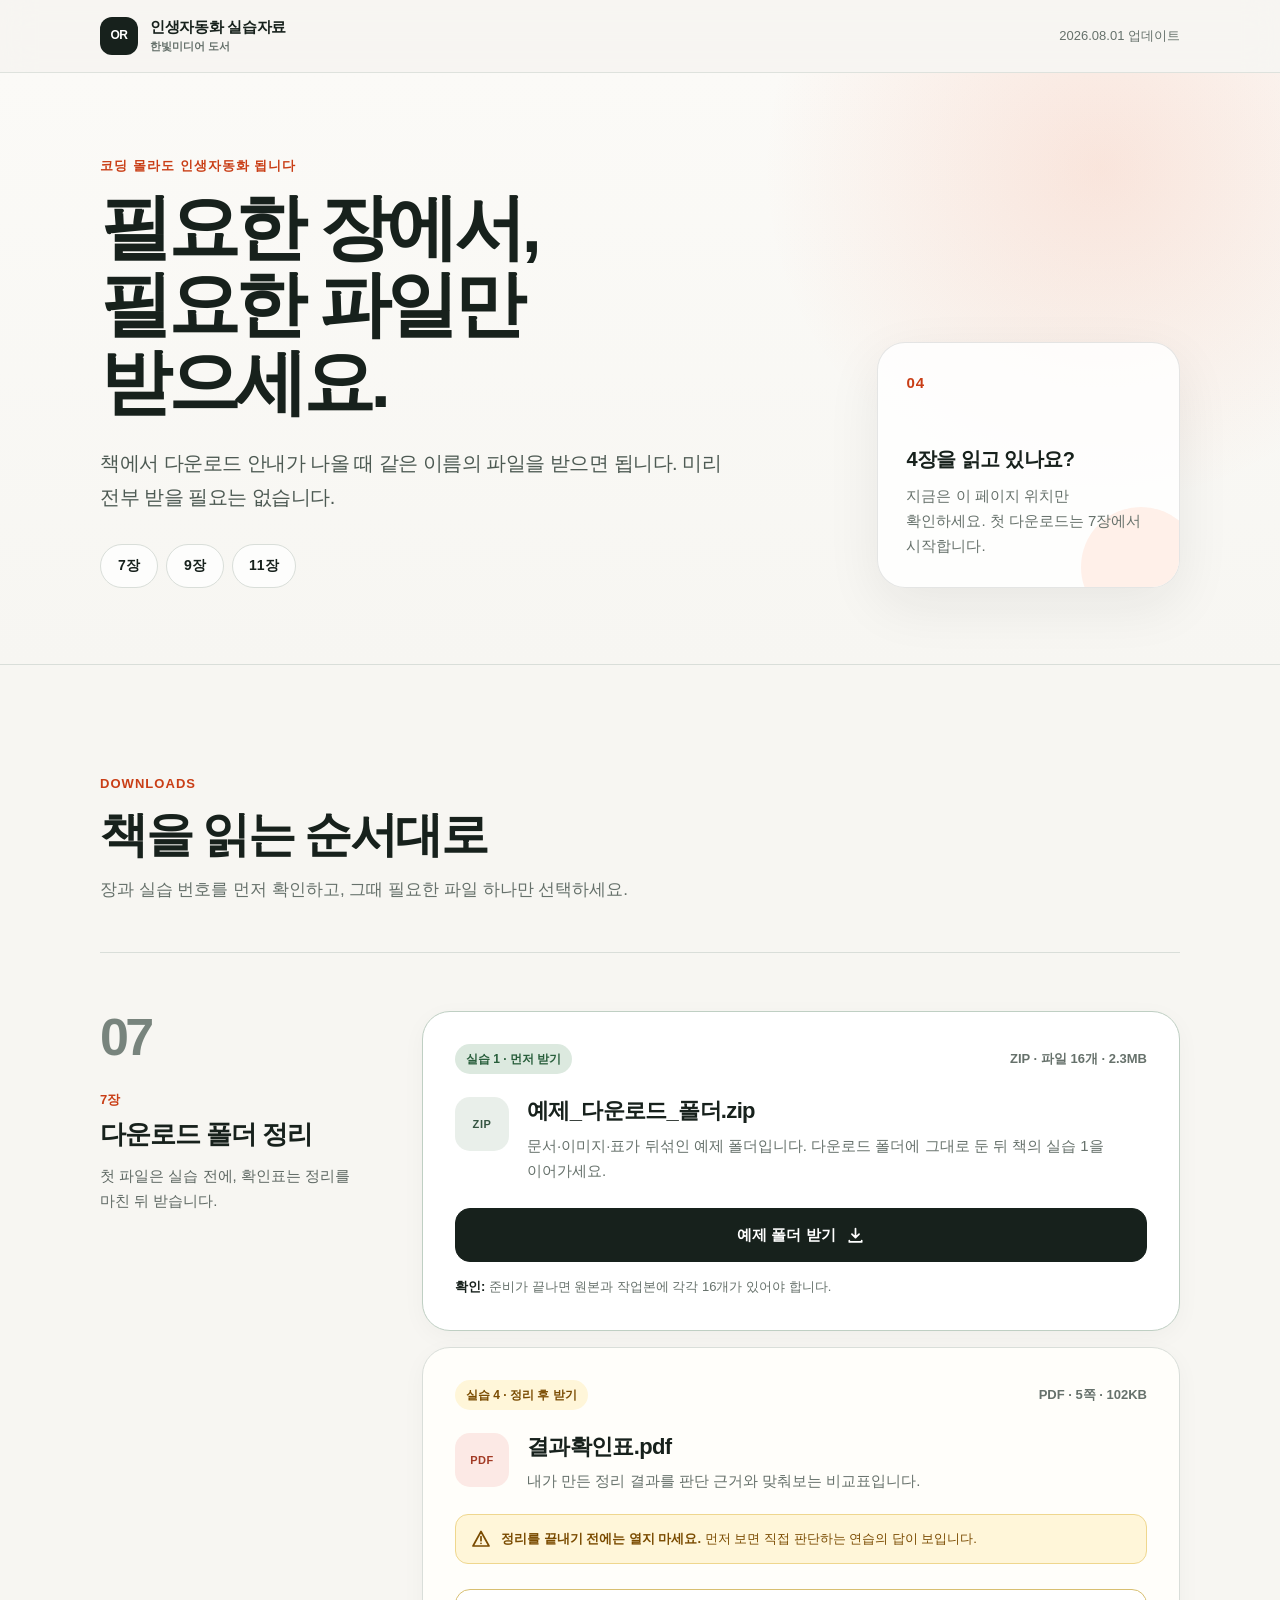
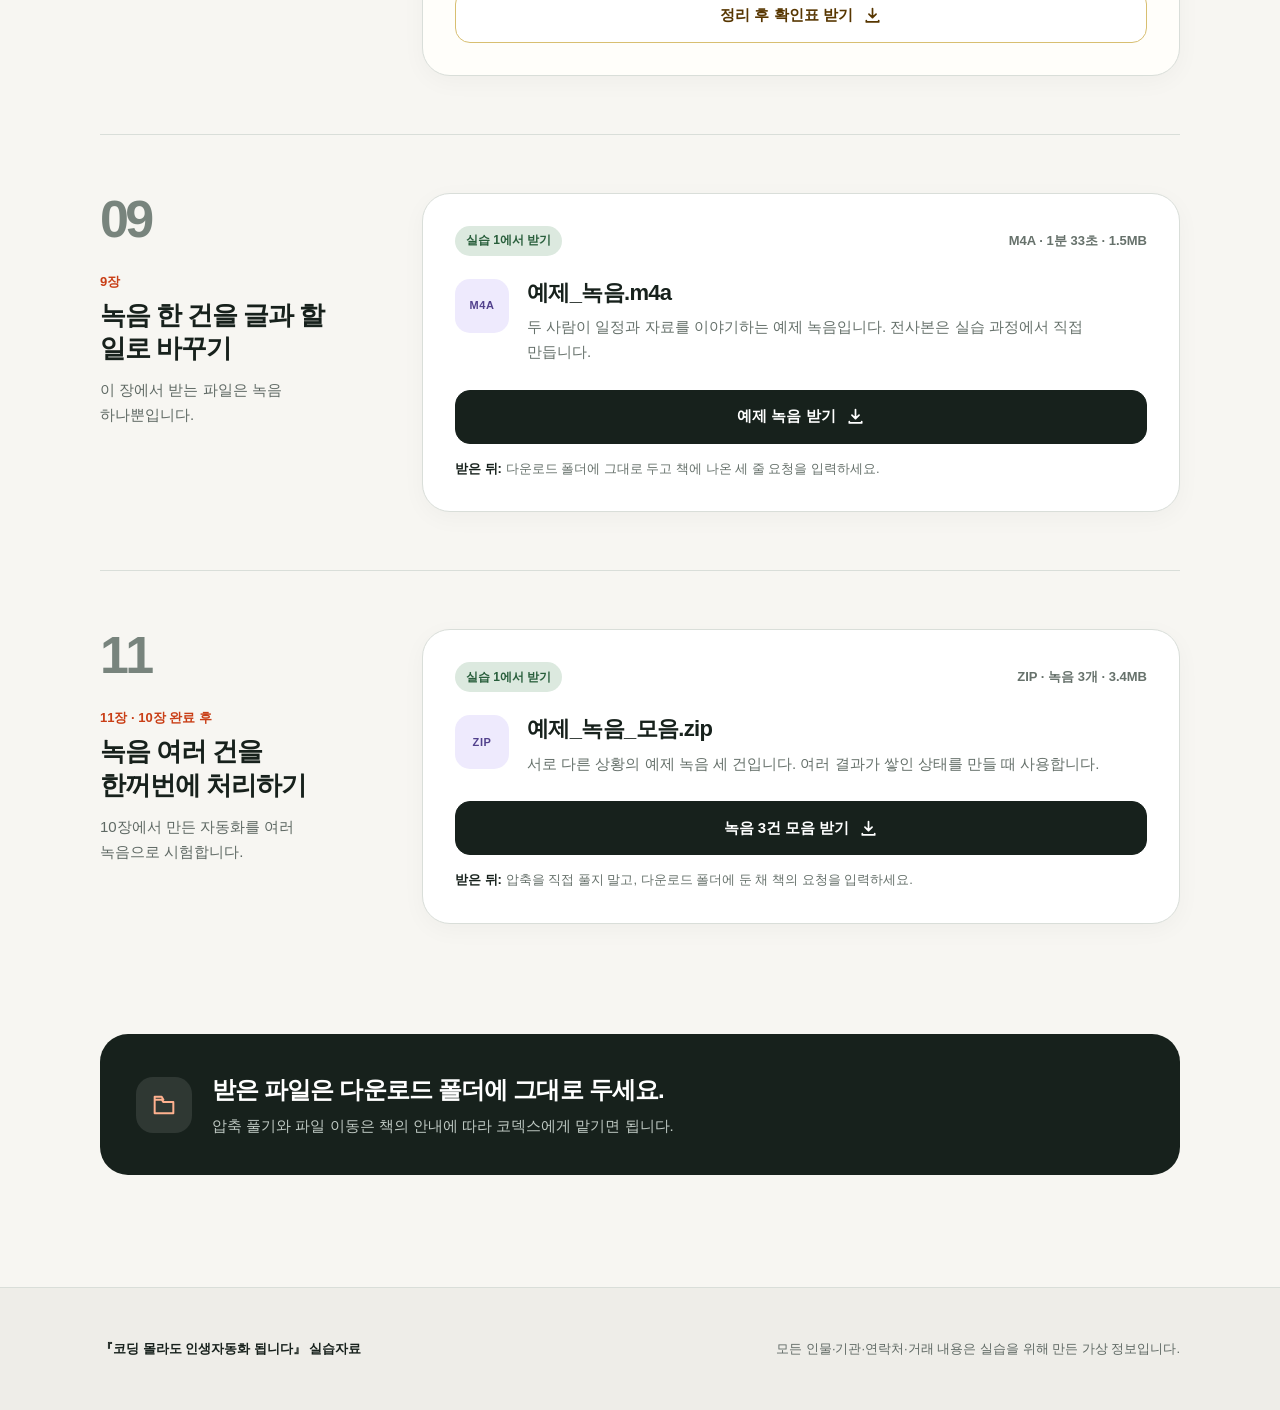
==== index.html @ 973f9d77 "feat: rebuild book exercise download site" ====
<!DOCTYPE html>
<html lang="ko">
  <head>
    <meta charset="utf-8">
    <meta name="viewport" content="width=device-width, initial-scale=1">
    <meta name="theme-color" content="#f7f6f2">
    <meta name="robots" content="noindex, nofollow">
    <meta
      name="description"
      content="『코딩 몰라도 인생자동화 됩니다』 장별 실습자료 다운로드"
    >
    <meta property="og:type" content="website">
    <meta property="og:locale" content="ko_KR">
    <meta property="og:title" content="실습자료 | 코딩 몰라도 인생자동화 됩니다">
    <meta
      property="og:description"
      content="책에서 안내한 장에 맞춰 필요한 파일만 내려받으세요."
    >
    <link rel="canonical" href="https://life-auto.vercel.app/">
    <link rel="icon" href="/assets/favicon.svg" type="image/svg+xml">
    <link rel="stylesheet" href="/assets/styles.css">
    <script src="/assets/app.js" defer></script>
    <title>실습자료 | 코딩 몰라도 인생자동화 됩니다</title>
  </head>
  <body>
    <a class="skip-link" href="#downloads">실습자료로 바로 이동</a>

    <header class="site-header">
      <div class="shell header-inner">
        <a class="brand" href="/" aria-label="실습자료 홈">
          <span class="brand-mark" aria-hidden="true">OR</span>
          <span class="brand-copy">
            <strong>인생자동화 실습자료</strong>
            <span>한빛미디어 도서</span>
          </span>
        </a>
        <span class="header-state">2026.08.01 업데이트</span>
      </div>
    </header>

    <main>
      <section class="hero" aria-labelledby="hero-title">
        <div class="shell hero-grid">
          <div class="hero-copy">
            <p class="eyebrow">코딩 몰라도 인생자동화 됩니다</p>
            <h1 id="hero-title">필요한 장에서,<br>필요한 파일만 받으세요.</h1>
            <p class="hero-description">
              책에서 다운로드 안내가 나올 때 같은 이름의 파일을 받으면 됩니다.
              미리 전부 받을 필요는 없습니다.
            </p>
            <nav class="chapter-jumps" aria-label="실습자료 장 바로가기">
              <a href="#chapter-07">7장</a>
              <a href="#chapter-09">9장</a>
              <a href="#chapter-11">11장</a>
            </nav>
          </div>

          <aside class="start-note" aria-label="4장 독자 안내">
            <span class="note-number">04</span>
            <div>
              <strong>4장을 읽고 있나요?</strong>
              <p>지금은 이 페이지 위치만 확인하세요. 첫 다운로드는 7장에서 시작합니다.</p>
            </div>
          </aside>
        </div>
      </section>

      <p class="mobile-note shell">
        실습은 컴퓨터에서 진행합니다. 휴대폰으로 열었다면 이 주소를 실습할 컴퓨터에서 다시 여세요.
      </p>

      <section class="downloads shell" id="downloads" aria-labelledby="downloads-title">
        <header class="section-heading">
          <p class="eyebrow">Downloads</p>
          <h2 id="downloads-title">책을 읽는 순서대로</h2>
          <p>장과 실습 번호를 먼저 확인하고, 그때 필요한 파일 하나만 선택하세요.</p>
        </header>

        <article class="chapter" id="chapter-07" aria-labelledby="chapter-07-title">
          <header class="chapter-heading">
            <span class="chapter-number" aria-hidden="true">07</span>
            <div>
              <p class="chapter-label">7장</p>
              <h3 id="chapter-07-title">다운로드 폴더 정리</h3>
              <p>첫 파일은 실습 전에, 확인표는 정리를 마친 뒤 받습니다.</p>
            </div>
          </header>

          <div class="file-stack">
            <section class="file-card file-card-primary" aria-labelledby="download-folder-title">
              <div class="file-topline">
                <span class="timing timing-now">실습 1 · 먼저 받기</span>
                <span class="file-meta">ZIP · 파일 16개 · 2.3MB</span>
              </div>
              <div class="file-body">
                <span class="file-type" aria-hidden="true">ZIP</span>
                <div class="file-copy">
                  <h4 id="download-folder-title">예제_다운로드_폴더.zip</h4>
                  <p>문서·이미지·표가 뒤섞인 예제 폴더입니다. 다운로드 폴더에 그대로 둔 뒤 책의 실습 1을 이어가세요.</p>
                </div>
              </div>
              <a
                class="download-button"
                href="/downloads/예제_다운로드_폴더.zip"
                download="예제_다운로드_폴더.zip"
                data-download="예제_다운로드_폴더.zip"
              >
                <span data-button-label>예제 폴더 받기</span>
                <svg viewBox="0 0 20 20" aria-hidden="true">
                  <path d="M10 2.75v9.5m0 0 3.75-3.75M10 12.25 6.25 8.5M3.5 15.25v1.5h13v-1.5"/>
                </svg>
              </a>
              <p class="completion-note"><strong>확인:</strong> 준비가 끝나면 원본과 작업본에 각각 16개가 있어야 합니다.</p>
            </section>

            <section class="file-card file-card-later" aria-labelledby="checklist-title">
              <div class="file-topline">
                <span class="timing timing-later">실습 4 · 정리 후 받기</span>
                <span class="file-meta">PDF · 5쪽 · 102KB</span>
              </div>
              <div class="file-body">
                <span class="file-type file-type-pdf" aria-hidden="true">PDF</span>
                <div class="file-copy">
                  <h4 id="checklist-title">결과확인표.pdf</h4>
                  <p>내가 만든 정리 결과를 판단 근거와 맞춰보는 비교표입니다.</p>
                </div>
              </div>
              <div class="answer-warning">
                <svg viewBox="0 0 20 20" aria-hidden="true">
                  <path d="M10 2.5 18 17H2L10 2.5Zm0 5v4.25m0 2.5v.1"/>
                </svg>
                <p><strong>정리를 끝내기 전에는 열지 마세요.</strong> 먼저 보면 직접 판단하는 연습의 답이 보입니다.</p>
              </div>
              <a
                class="download-button download-button-secondary"
                href="/downloads/결과확인표.pdf"
                download="결과확인표.pdf"
                data-download="결과확인표.pdf"
              >
                <span data-button-label>정리 후 확인표 받기</span>
                <svg viewBox="0 0 20 20" aria-hidden="true">
                  <path d="M10 2.75v9.5m0 0 3.75-3.75M10 12.25 6.25 8.5M3.5 15.25v1.5h13v-1.5"/>
                </svg>
              </a>
            </section>
          </div>
        </article>

        <article class="chapter" id="chapter-09" aria-labelledby="chapter-09-title">
          <header class="chapter-heading">
            <span class="chapter-number" aria-hidden="true">09</span>
            <div>
              <p class="chapter-label">9장</p>
              <h3 id="chapter-09-title">녹음 한 건을 글과 할 일로 바꾸기</h3>
              <p>이 장에서 받는 파일은 녹음 하나뿐입니다.</p>
            </div>
          </header>

          <div class="file-stack">
            <section class="file-card" aria-labelledby="single-audio-title">
              <div class="file-topline">
                <span class="timing timing-now">실습 1에서 받기</span>
                <span class="file-meta">M4A · 1분 33초 · 1.5MB</span>
              </div>
              <div class="file-body">
                <span class="file-type file-type-audio" aria-hidden="true">M4A</span>
                <div class="file-copy">
                  <h4 id="single-audio-title">예제_녹음.m4a</h4>
                  <p>두 사람이 일정과 자료를 이야기하는 예제 녹음입니다. 전사본은 실습 과정에서 직접 만듭니다.</p>
                </div>
              </div>
              <a
                class="download-button"
                href="/downloads/예제_녹음.m4a"
                download="예제_녹음.m4a"
                data-download="예제_녹음.m4a"
              >
                <span data-button-label>예제 녹음 받기</span>
                <svg viewBox="0 0 20 20" aria-hidden="true">
                  <path d="M10 2.75v9.5m0 0 3.75-3.75M10 12.25 6.25 8.5M3.5 15.25v1.5h13v-1.5"/>
                </svg>
              </a>
              <p class="completion-note"><strong>받은 뒤:</strong> 다운로드 폴더에 그대로 두고 책에 나온 세 줄 요청을 입력하세요.</p>
            </section>
          </div>
        </article>

        <article class="chapter" id="chapter-11" aria-labelledby="chapter-11-title">
          <header class="chapter-heading">
            <span class="chapter-number" aria-hidden="true">11</span>
            <div>
              <p class="chapter-label">11장 · 10장 완료 후</p>
              <h3 id="chapter-11-title">녹음 여러 건을 한꺼번에 처리하기</h3>
              <p>10장에서 만든 자동화를 여러 녹음으로 시험합니다.</p>
            </div>
          </header>

          <div class="file-stack">
            <section class="file-card" aria-labelledby="audio-bundle-title">
              <div class="file-topline">
                <span class="timing timing-now">실습 1에서 받기</span>
                <span class="file-meta">ZIP · 녹음 3개 · 3.4MB</span>
              </div>
              <div class="file-body">
                <span class="file-type file-type-audio" aria-hidden="true">ZIP</span>
                <div class="file-copy">
                  <h4 id="audio-bundle-title">예제_녹음_모음.zip</h4>
                  <p>서로 다른 상황의 예제 녹음 세 건입니다. 여러 결과가 쌓인 상태를 만들 때 사용합니다.</p>
                </div>
              </div>
              <a
                class="download-button"
                href="/downloads/예제_녹음_모음.zip"
                download="예제_녹음_모음.zip"
                data-download="예제_녹음_모음.zip"
              >
                <span data-button-label>녹음 3건 모음 받기</span>
                <svg viewBox="0 0 20 20" aria-hidden="true">
                  <path d="M10 2.75v9.5m0 0 3.75-3.75M10 12.25 6.25 8.5M3.5 15.25v1.5h13v-1.5"/>
                </svg>
              </a>
              <p class="completion-note"><strong>받은 뒤:</strong> 압축을 직접 풀지 말고, 다운로드 폴더에 둔 채 책의 요청을 입력하세요.</p>
            </section>
          </div>
        </article>
      </section>

      <section class="keep-note shell" aria-labelledby="keep-note-title">
        <div class="keep-icon" aria-hidden="true">
          <svg viewBox="0 0 24 24">
            <path d="M4 7.5h6l1.5 2H20v9.5H4V7.5Zm0 0V5h6l1.5 2.5"/>
          </svg>
        </div>
        <div>
          <h2 id="keep-note-title">받은 파일은 다운로드 폴더에 그대로 두세요.</h2>
          <p>압축 풀기와 파일 이동은 책의 안내에 따라 코덱스에게 맡기면 됩니다.</p>
        </div>
      </section>

      <p class="download-status" role="status" aria-live="polite" aria-atomic="true"></p>
    </main>

    <footer class="site-footer">
      <div class="shell footer-inner">
        <p>『코딩 몰라도 인생자동화 됩니다』 실습자료</p>
        <p>모든 인물·기관·연락처·거래 내용은 실습을 위해 만든 가상 정보입니다.</p>
      </div>
    </footer>
  </body>
</html>
---- assets/styles.css ----
:root {
  --paper: #f7f6f2;
  --surface: #ffffff;
  --surface-soft: #f0f2ee;
  --ink: #17211c;
  --muted: #66716b;
  --line: #d9ded9;
  --accent: #f05a2b;
  --accent-strong: #c93e16;
  --accent-soft: #fff0e9;
  --sage: #dce9df;
  --sage-strong: #285e3b;
  --warning: #7a4b00;
  --warning-soft: #fff6d9;
  --warning-line: #efd78e;
  --shadow: 0 18px 55px rgba(23, 33, 28, 0.07);
  --radius-lg: 28px;
  --radius-md: 18px;
  --shell: 1080px;
}

* {
  box-sizing: border-box;
}

html {
  scroll-behavior: smooth;
  scroll-padding-top: 88px;
}

body {
  margin: 0;
  background: var(--paper);
  color: var(--ink);
  font-family: Pretendard, "Pretendard Variable", -apple-system, BlinkMacSystemFont,
    "Apple SD Gothic Neo", "Noto Sans KR", "Segoe UI", sans-serif;
  font-size: 16px;
  line-height: 1.65;
  word-break: keep-all;
  -webkit-font-smoothing: antialiased;
}

a {
  color: inherit;
}

button,
a {
  -webkit-tap-highlight-color: transparent;
}

.shell {
  width: min(calc(100% - 40px), var(--shell));
  margin-inline: auto;
}

.skip-link {
  position: fixed;
  z-index: 100;
  top: 12px;
  left: 12px;
  padding: 10px 14px;
  border-radius: 10px;
  background: var(--ink);
  color: #fff;
  font-weight: 700;
  text-decoration: none;
  transform: translateY(-160%);
  transition: transform 160ms ease;
}

.skip-link:focus {
  transform: translateY(0);
}

:focus-visible {
  outline: 3px solid #215bd8;
  outline-offset: 4px;
}

.site-header {
  position: sticky;
  z-index: 20;
  top: 0;
  border-bottom: 1px solid rgba(217, 222, 217, 0.8);
  background: rgba(247, 246, 242, 0.9);
  backdrop-filter: blur(16px);
}

.header-inner {
  min-height: 72px;
  display: flex;
  align-items: center;
  justify-content: space-between;
  gap: 24px;
}

.brand {
  display: inline-flex;
  align-items: center;
  gap: 12px;
  text-decoration: none;
}

.brand-mark {
  width: 38px;
  height: 38px;
  display: grid;
  place-items: center;
  border-radius: 12px;
  background: var(--ink);
  color: #fff;
  font-size: 12px;
  font-weight: 900;
  letter-spacing: -0.04em;
}

.brand-copy {
  display: grid;
  line-height: 1.25;
}

.brand-copy strong {
  font-size: 15px;
  letter-spacing: -0.02em;
}

.brand-copy span {
  margin-top: 3px;
  color: var(--muted);
  font-size: 11px;
  font-weight: 700;
}

.header-state {
  color: var(--muted);
  font-size: 13px;
  font-variant-numeric: tabular-nums;
}

.hero {
  overflow: hidden;
  border-bottom: 1px solid var(--line);
  background:
    radial-gradient(circle at 86% 16%, rgba(240, 90, 43, 0.13), transparent 28%),
    linear-gradient(180deg, #fbfaf7 0%, var(--paper) 100%);
}

.hero-grid {
  min-height: 460px;
  padding-block: 82px 76px;
  display: grid;
  grid-template-columns: minmax(0, 1.45fr) minmax(280px, 0.65fr);
  align-items: end;
  gap: clamp(44px, 8vw, 110px);
}

.eyebrow {
  margin: 0 0 13px;
  color: var(--accent-strong);
  font-size: 13px;
  font-weight: 850;
  letter-spacing: 0.08em;
  text-transform: uppercase;
}

.hero h1 {
  max-width: 720px;
  margin: 0;
  font-size: clamp(42px, 6vw, 72px);
  line-height: 1.07;
  letter-spacing: -0.06em;
}

.hero-description {
  max-width: 650px;
  margin: 25px 0 0;
  color: #4d5a53;
  font-size: clamp(17px, 2vw, 20px);
  line-height: 1.7;
  letter-spacing: -0.025em;
}

.chapter-jumps {
  display: flex;
  flex-wrap: wrap;
  gap: 8px;
  margin-top: 30px;
}

.chapter-jumps a {
  min-width: 58px;
  min-height: 44px;
  display: inline-grid;
  place-items: center;
  padding: 8px 16px;
  border: 1px solid var(--line);
  border-radius: 999px;
  background: rgba(255, 255, 255, 0.76);
  font-size: 14px;
  font-weight: 800;
  text-decoration: none;
  transition: border-color 160ms ease, background 160ms ease, transform 160ms ease;
}

.chapter-jumps a:hover {
  border-color: var(--ink);
  background: #fff;
  transform: translateY(-1px);
}

.start-note {
  position: relative;
  padding: 28px;
  overflow: hidden;
  border: 1px solid rgba(23, 33, 28, 0.11);
  border-radius: var(--radius-lg);
  background: rgba(255, 255, 255, 0.82);
  box-shadow: var(--shadow);
}

.start-note::after {
  content: "";
  position: absolute;
  right: -22px;
  bottom: -40px;
  width: 120px;
  height: 120px;
  border-radius: 50%;
  background: var(--accent-soft);
}

.note-number {
  position: relative;
  z-index: 1;
  display: block;
  margin-bottom: 48px;
  color: var(--accent-strong);
  font-size: 15px;
  font-weight: 900;
  letter-spacing: 0.06em;
}

.start-note div {
  position: relative;
  z-index: 1;
}

.start-note strong {
  font-size: 20px;
  letter-spacing: -0.03em;
}

.start-note p {
  margin: 8px 0 0;
  color: var(--muted);
  font-size: 15px;
}

.mobile-note {
  display: none;
  margin-top: 18px;
  padding: 14px 16px;
  border: 1px solid var(--line);
  border-radius: 12px;
  background: var(--surface);
  color: var(--muted);
  font-size: 14px;
}

.downloads {
  padding-block: 108px 52px;
}

.section-heading {
  max-width: 650px;
  margin-bottom: 48px;
}

.section-heading h2 {
  margin: 0;
  font-size: clamp(32px, 4vw, 48px);
  line-height: 1.15;
  letter-spacing: -0.05em;
}

.section-heading > p:last-child {
  margin: 14px 0 0;
  color: var(--muted);
  font-size: 17px;
}

.chapter {
  display: grid;
  grid-template-columns: 250px minmax(0, 1fr);
  gap: clamp(30px, 6vw, 72px);
  padding-block: 58px;
  border-top: 1px solid var(--line);
  scroll-margin-top: 90px;
}

.chapter-heading {
  align-self: start;
}

.chapter-number {
  display: block;
  margin-bottom: 26px;
  color: #78847d;
  font-size: 52px;
  font-weight: 900;
  line-height: 1;
  letter-spacing: -0.07em;
}

.chapter-label {
  margin: 0 0 7px;
  color: var(--accent-strong);
  font-size: 13px;
  font-weight: 850;
}

.chapter-heading h3 {
  margin: 0;
  font-size: 26px;
  line-height: 1.28;
  letter-spacing: -0.04em;
}

.chapter-heading > div > p:last-child {
  margin: 13px 0 0;
  color: #5f6964;
  font-size: 15px;
}

.file-stack {
  display: grid;
  gap: 16px;
}

.file-card {
  padding: clamp(22px, 3vw, 32px);
  border: 1px solid var(--line);
  border-radius: var(--radius-lg);
  background: var(--surface);
  box-shadow: 0 6px 24px rgba(23, 33, 28, 0.035);
}

.file-card-primary {
  border-color: #bfcfc3;
}

.file-card-later {
  background: #fffefa;
}

.file-topline {
  display: flex;
  align-items: center;
  justify-content: space-between;
  gap: 18px;
  margin-bottom: 23px;
}

.timing {
  display: inline-flex;
  align-items: center;
  min-height: 30px;
  padding: 4px 11px;
  border-radius: 999px;
  font-size: 12px;
  font-weight: 850;
  line-height: 1.2;
}

.timing-now {
  background: var(--sage);
  color: var(--sage-strong);
}

.timing-later {
  background: var(--warning-soft);
  color: var(--warning);
}

.file-meta {
  color: var(--muted);
  font-size: 13px;
  font-weight: 650;
  font-variant-numeric: tabular-nums;
}

.file-body {
  display: grid;
  grid-template-columns: 54px minmax(0, 1fr);
  align-items: start;
  gap: 18px;
}

.file-type {
  width: 54px;
  height: 54px;
  display: grid;
  place-items: center;
  border-radius: 15px;
  background: #e9efea;
  color: #345441;
  font-size: 11px;
  font-weight: 900;
  letter-spacing: 0.05em;
}

.file-type-pdf {
  background: #fce9e5;
  color: #a23a25;
}

.file-type-audio {
  background: #eeeafd;
  color: #52418d;
}

.file-copy h4 {
  margin: 0;
  font-size: clamp(18px, 2vw, 22px);
  line-height: 1.3;
  letter-spacing: -0.03em;
  overflow-wrap: anywhere;
}

.file-copy p {
  margin: 8px 0 0;
  color: var(--muted);
  font-size: 15px;
}

.download-button {
  width: 100%;
  min-height: 54px;
  margin-top: 25px;
  display: flex;
  align-items: center;
  justify-content: center;
  gap: 10px;
  padding: 13px 20px;
  border: 1px solid var(--ink);
  border-radius: 15px;
  background: var(--ink);
  color: #fff;
  font-size: 15px;
  font-weight: 850;
  text-align: center;
  text-decoration: none;
  transition: transform 160ms ease, background 160ms ease, border-color 160ms ease;
}

.download-button:hover {
  border-color: #293b32;
  background: #293b32;
  transform: translateY(-1px);
}

.download-button svg {
  width: 19px;
  height: 19px;
  fill: none;
  stroke: currentColor;
  stroke-width: 1.8;
  stroke-linecap: round;
  stroke-linejoin: round;
}

.download-button-secondary {
  border-color: #d8bf71;
  background: #fff;
  color: #573600;
}

.download-button-secondary:hover {
  border-color: #bd9130;
  background: var(--warning-soft);
}

.download-button.is-started {
  border-color: var(--sage-strong);
  background: var(--sage-strong);
  color: #fff;
}

.completion-note {
  margin: 14px 0 0;
  color: var(--muted);
  font-size: 13px;
}

.completion-note strong {
  color: var(--ink);
}

.answer-warning {
  margin-top: 20px;
  display: grid;
  grid-template-columns: 20px minmax(0, 1fr);
  gap: 10px;
  padding: 13px 15px;
  border: 1px solid var(--warning-line);
  border-radius: 13px;
  background: var(--warning-soft);
  color: var(--warning);
  font-size: 13px;
}

.answer-warning svg {
  width: 20px;
  height: 20px;
  margin-top: 1px;
  fill: none;
  stroke: currentColor;
  stroke-width: 1.7;
  stroke-linecap: round;
  stroke-linejoin: round;
}

.answer-warning p {
  margin: 0;
}

.keep-note {
  margin-bottom: 112px;
  display: grid;
  grid-template-columns: 56px minmax(0, 1fr);
  align-items: center;
  gap: 20px;
  padding: clamp(24px, 4vw, 36px);
  border-radius: var(--radius-lg);
  background: var(--ink);
  color: #fff;
}

.keep-icon {
  width: 56px;
  height: 56px;
  display: grid;
  place-items: center;
  border-radius: 17px;
  background: rgba(255, 255, 255, 0.1);
}

.keep-icon svg {
  width: 28px;
  height: 28px;
  fill: none;
  stroke: #ffb18f;
  stroke-width: 1.7;
  stroke-linecap: round;
  stroke-linejoin: round;
}

.keep-note h2 {
  margin: 0;
  font-size: clamp(19px, 2.3vw, 24px);
  letter-spacing: -0.035em;
}

.keep-note p {
  margin: 5px 0 0;
  color: #bfc9c3;
  font-size: 15px;
}

.download-status {
  position: fixed;
  z-index: 30;
  right: 20px;
  bottom: 20px;
  max-width: min(420px, calc(100% - 40px));
  margin: 0;
  padding: 14px 18px;
  border-radius: 13px;
  background: var(--ink);
  color: #fff;
  box-shadow: var(--shadow);
  font-size: 14px;
  font-weight: 700;
  opacity: 0;
  pointer-events: none;
  transform: translateY(12px);
  transition: opacity 160ms ease, transform 160ms ease;
}

.download-status.is-visible {
  opacity: 1;
  transform: translateY(0);
}

.site-footer {
  border-top: 1px solid var(--line);
  background: #eeede8;
}

.footer-inner {
  min-height: 122px;
  display: flex;
  align-items: center;
  justify-content: space-between;
  gap: 30px;
  color: #5f6964;
  font-size: 13px;
}

.footer-inner p {
  margin: 0;
}

.footer-inner p:first-child {
  color: var(--ink);
  font-weight: 800;
}

@media (max-width: 800px) {
  .shell {
    width: min(calc(100% - 30px), var(--shell));
  }

  .header-inner {
    min-height: 66px;
  }

  .header-state {
    display: none;
  }

  .hero-grid {
    min-height: auto;
    padding-block: 58px 50px;
    grid-template-columns: 1fr;
    gap: 38px;
  }

  .start-note {
    padding: 22px;
  }

  .note-number {
    margin-bottom: 23px;
  }

  .mobile-note {
    display: block;
  }

  .downloads {
    padding-block: 76px 35px;
  }

  .chapter {
    grid-template-columns: 1fr;
    gap: 26px;
    padding-block: 44px;
  }

  .chapter-number {
    margin-bottom: 16px;
    font-size: 42px;
  }

  .footer-inner {
    padding-block: 30px;
    display: grid;
    gap: 8px;
  }
}

@media (max-width: 520px) {
  .brand-copy span {
    display: none;
  }

  .hero h1 {
    font-size: clamp(39px, 12vw, 52px);
  }

  .hero-description {
    font-size: 16px;
  }

  .section-heading {
    margin-bottom: 30px;
  }

  .file-card {
    padding: 21px 18px;
    border-radius: 21px;
  }

  .file-topline {
    align-items: flex-start;
    flex-direction: column;
    gap: 7px;
    margin-bottom: 20px;
  }

  .file-body {
    grid-template-columns: 45px minmax(0, 1fr);
    gap: 13px;
  }

  .file-type {
    width: 45px;
    height: 45px;
    border-radius: 13px;
    font-size: 10px;
  }

  .file-copy h4 {
    font-size: 17px;
  }

  .file-copy p {
    font-size: 14px;
  }

  .download-button {
    min-height: 52px;
  }

  .keep-note {
    margin-bottom: 72px;
    grid-template-columns: 1fr;
  }

  .download-status {
    right: 15px;
    bottom: 15px;
    max-width: calc(100% - 30px);
  }
}

@media (prefers-reduced-motion: reduce) {
  html {
    scroll-behavior: auto;
  }

  *,
  *::before,
  *::after {
    scroll-behavior: auto !important;
    transition-duration: 0.01ms !important;
  }
}
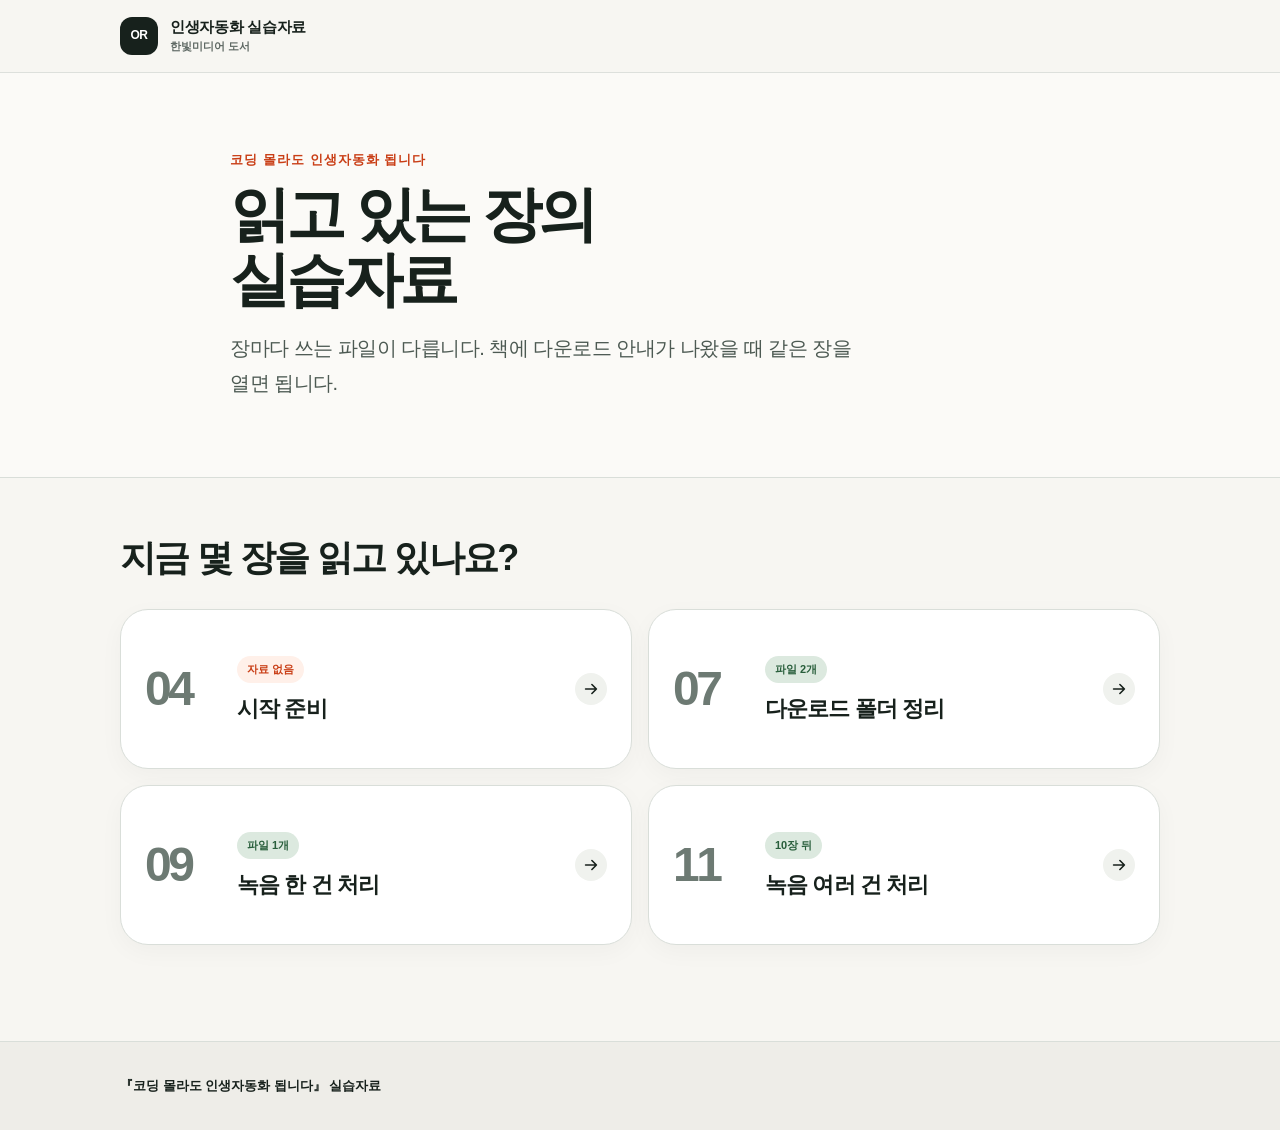
==== commit 4346d93c: "refactor: split exercises into chapter pages" ====
--- a/index.html
+++ b/index.html
@@ -7,14 +7,14 @@
     <meta name="robots" content="noindex, nofollow">
     <meta
       name="description"
-      content="『코딩 몰라도 인생자동화 됩니다』 장별 실습자료 다운로드"
+      content="『코딩 몰라도 인생자동화 됩니다』 장별 실습자료"
     >
     <meta property="og:type" content="website">
     <meta property="og:locale" content="ko_KR">
     <meta property="og:title" content="실습자료 | 코딩 몰라도 인생자동화 됩니다">
     <meta
       property="og:description"
-      content="책에서 안내한 장에 맞춰 필요한 파일만 내려받으세요."
+      content="장별 실습자료와 예제 파일"
     >
     <link rel="canonical" href="https://life-auto.vercel.app/">
     <link rel="icon" href="/assets/favicon.svg" type="image/svg+xml">
@@ -23,227 +23,112 @@
     <title>실습자료 | 코딩 몰라도 인생자동화 됩니다</title>
   </head>
   <body>
-    <a class="skip-link" href="#downloads">실습자료로 바로 이동</a>
+    <a class="skip-link" href="#main" data-action="navigation.skip-to-chapters">
+      장 선택으로 바로 이동
+    </a>
 
     <header class="site-header">
       <div class="shell header-inner">
-        <a class="brand" href="/" aria-label="실습자료 홈">
+        <a class="brand" href="/" aria-label="실습자료 홈" data-action="navigation.home">
           <span class="brand-mark" aria-hidden="true">OR</span>
           <span class="brand-copy">
             <strong>인생자동화 실습자료</strong>
             <span>한빛미디어 도서</span>
           </span>
         </a>
-        <span class="header-state">2026.08.01 업데이트</span>
       </div>
     </header>
 
-    <main>
-      <section class="hero" aria-labelledby="hero-title">
-        <div class="shell hero-grid">
-          <div class="hero-copy">
-            <p class="eyebrow">코딩 몰라도 인생자동화 됩니다</p>
-            <h1 id="hero-title">필요한 장에서,<br>필요한 파일만 받으세요.</h1>
-            <p class="hero-description">
-              책에서 다운로드 안내가 나올 때 같은 이름의 파일을 받으면 됩니다.
-              미리 전부 받을 필요는 없습니다.
-            </p>
-            <nav class="chapter-jumps" aria-label="실습자료 장 바로가기">
-              <a href="#chapter-07">7장</a>
-              <a href="#chapter-09">9장</a>
-              <a href="#chapter-11">11장</a>
-            </nav>
-          </div>
-
-          <aside class="start-note" aria-label="4장 독자 안내">
-            <span class="note-number">04</span>
-            <div>
-              <strong>4장을 읽고 있나요?</strong>
-              <p>지금은 이 페이지 위치만 확인하세요. 첫 다운로드는 7장에서 시작합니다.</p>
-            </div>
-          </aside>
+    <main id="main">
+      <section class="home-hero" aria-labelledby="hero-title">
+        <div class="shell home-hero-inner">
+          <p class="eyebrow">코딩 몰라도 인생자동화 됩니다</p>
+          <h1 id="hero-title">읽고 있는 장의<br>실습자료</h1>
+          <p class="home-description">
+            장마다 쓰는 파일이 다릅니다.
+            책에 다운로드 안내가 나왔을 때 같은 장을 열면 됩니다.
+          </p>
         </div>
       </section>
 
-      <p class="mobile-note shell">
-        실습은 컴퓨터에서 진행합니다. 휴대폰으로 열었다면 이 주소를 실습할 컴퓨터에서 다시 여세요.
-      </p>
-
-      <section class="downloads shell" id="downloads" aria-labelledby="downloads-title">
-        <header class="section-heading">
-          <p class="eyebrow">Downloads</p>
-          <h2 id="downloads-title">책을 읽는 순서대로</h2>
-          <p>장과 실습 번호를 먼저 확인하고, 그때 필요한 파일 하나만 선택하세요.</p>
+      <section class="chapter-picker shell" aria-labelledby="picker-title">
+        <header class="picker-heading">
+          <h2 id="picker-title">지금 몇 장을 읽고 있나요?</h2>
         </header>
 
-        <article class="chapter" id="chapter-07" aria-labelledby="chapter-07-title">
-          <header class="chapter-heading">
-            <span class="chapter-number" aria-hidden="true">07</span>
-            <div>
-              <p class="chapter-label">7장</p>
-              <h3 id="chapter-07-title">다운로드 폴더 정리</h3>
-              <p>첫 파일은 실습 전에, 확인표는 정리를 마친 뒤 받습니다.</p>
+        <div class="chapter-grid">
+          <a class="chapter-card" href="/4/" data-action="navigation.chapter04">
+            <span class="chapter-card-number" aria-hidden="true">04</span>
+            <div class="chapter-card-copy">
+              <span class="chapter-card-status is-empty">자료 없음</span>
+              <h3>시작 준비</h3>
             </div>
-          </header>
+            <span class="chapter-card-arrow" aria-hidden="true">
+              <svg viewBox="0 0 20 20">
+                <path d="M4 10h12m-5-5 5 5-5 5"/>
+              </svg>
+            </span>
+          </a>
 
-          <div class="file-stack">
-            <section class="file-card file-card-primary" aria-labelledby="download-folder-title">
-              <div class="file-topline">
-                <span class="timing timing-now">실습 1 · 먼저 받기</span>
-                <span class="file-meta">ZIP · 파일 16개 · 2.3MB</span>
-              </div>
-              <div class="file-body">
-                <span class="file-type" aria-hidden="true">ZIP</span>
-                <div class="file-copy">
-                  <h4 id="download-folder-title">예제_다운로드_폴더.zip</h4>
-                  <p>문서·이미지·표가 뒤섞인 예제 폴더입니다. 다운로드 폴더에 그대로 둔 뒤 책의 실습 1을 이어가세요.</p>
-                </div>
-              </div>
-              <a
-                class="download-button"
-                href="/downloads/예제_다운로드_폴더.zip"
-                download="예제_다운로드_폴더.zip"
-                data-download="예제_다운로드_폴더.zip"
-              >
-                <span data-button-label>예제 폴더 받기</span>
-                <svg viewBox="0 0 20 20" aria-hidden="true">
-                  <path d="M10 2.75v9.5m0 0 3.75-3.75M10 12.25 6.25 8.5M3.5 15.25v1.5h13v-1.5"/>
-                </svg>
-              </a>
-              <p class="completion-note"><strong>확인:</strong> 준비가 끝나면 원본과 작업본에 각각 16개가 있어야 합니다.</p>
-            </section>
+          <a class="chapter-card" href="/7/" data-action="navigation.chapter07">
+            <span class="chapter-card-number" aria-hidden="true">07</span>
+            <div class="chapter-card-copy">
+              <span class="chapter-card-status">파일 2개</span>
+              <h3>다운로드 폴더 정리</h3>
+            </div>
+            <span class="chapter-card-arrow" aria-hidden="true">
+              <svg viewBox="0 0 20 20">
+                <path d="M4 10h12m-5-5 5 5-5 5"/>
+              </svg>
+            </span>
+          </a>
 
-            <section class="file-card file-card-later" aria-labelledby="checklist-title">
-              <div class="file-topline">
-                <span class="timing timing-later">실습 4 · 정리 후 받기</span>
-                <span class="file-meta">PDF · 5쪽 · 102KB</span>
-              </div>
-              <div class="file-body">
-                <span class="file-type file-type-pdf" aria-hidden="true">PDF</span>
-                <div class="file-copy">
-                  <h4 id="checklist-title">결과확인표.pdf</h4>
-                  <p>내가 만든 정리 결과를 판단 근거와 맞춰보는 비교표입니다.</p>
-                </div>
-              </div>
-              <div class="answer-warning">
-                <svg viewBox="0 0 20 20" aria-hidden="true">
-                  <path d="M10 2.5 18 17H2L10 2.5Zm0 5v4.25m0 2.5v.1"/>
-                </svg>
-                <p><strong>정리를 끝내기 전에는 열지 마세요.</strong> 먼저 보면 직접 판단하는 연습의 답이 보입니다.</p>
-              </div>
-              <a
-                class="download-button download-button-secondary"
-                href="/downloads/결과확인표.pdf"
-                download="결과확인표.pdf"
-                data-download="결과확인표.pdf"
-              >
-                <span data-button-label>정리 후 확인표 받기</span>
-                <svg viewBox="0 0 20 20" aria-hidden="true">
-                  <path d="M10 2.75v9.5m0 0 3.75-3.75M10 12.25 6.25 8.5M3.5 15.25v1.5h13v-1.5"/>
-                </svg>
-              </a>
-            </section>
-          </div>
-        </article>
+          <a class="chapter-card" href="/9/" data-action="navigation.chapter09">
+            <span class="chapter-card-number" aria-hidden="true">09</span>
+            <div class="chapter-card-copy">
+              <span class="chapter-card-status">파일 1개</span>
+              <h3>녹음 한 건 처리</h3>
+            </div>
+            <span class="chapter-card-arrow" aria-hidden="true">
+              <svg viewBox="0 0 20 20">
+                <path d="M4 10h12m-5-5 5 5-5 5"/>
+              </svg>
+            </span>
+          </a>
 
-        <article class="chapter" id="chapter-09" aria-labelledby="chapter-09-title">
-          <header class="chapter-heading">
-            <span class="chapter-number" aria-hidden="true">09</span>
-            <div>
-              <p class="chapter-label">9장</p>
-              <h3 id="chapter-09-title">녹음 한 건을 글과 할 일로 바꾸기</h3>
-              <p>이 장에서 받는 파일은 녹음 하나뿐입니다.</p>
+          <a class="chapter-card" href="/11/" data-action="navigation.chapter11">
+            <span class="chapter-card-number" aria-hidden="true">11</span>
+            <div class="chapter-card-copy">
+              <span class="chapter-card-status">10장 뒤</span>
+              <h3>녹음 여러 건 처리</h3>
             </div>
-          </header>
+            <span class="chapter-card-arrow" aria-hidden="true">
+              <svg viewBox="0 0 20 20">
+                <path d="M4 10h12m-5-5 5 5-5 5"/>
+              </svg>
+            </span>
+          </a>
+        </div>
 
-          <div class="file-stack">
-            <section class="file-card" aria-labelledby="single-audio-title">
-              <div class="file-topline">
-                <span class="timing timing-now">실습 1에서 받기</span>
-                <span class="file-meta">M4A · 1분 33초 · 1.5MB</span>
-              </div>
-              <div class="file-body">
-                <span class="file-type file-type-audio" aria-hidden="true">M4A</span>
-                <div class="file-copy">
-                  <h4 id="single-audio-title">예제_녹음.m4a</h4>
-                  <p>두 사람이 일정과 자료를 이야기하는 예제 녹음입니다. 전사본은 실습 과정에서 직접 만듭니다.</p>
-                </div>
-              </div>
-              <a
-                class="download-button"
-                href="/downloads/예제_녹음.m4a"
-                download="예제_녹음.m4a"
-                data-download="예제_녹음.m4a"
-              >
-                <span data-button-label>예제 녹음 받기</span>
-                <svg viewBox="0 0 20 20" aria-hidden="true">
-                  <path d="M10 2.75v9.5m0 0 3.75-3.75M10 12.25 6.25 8.5M3.5 15.25v1.5h13v-1.5"/>
-                </svg>
-              </a>
-              <p class="completion-note"><strong>받은 뒤:</strong> 다운로드 폴더에 그대로 두고 책에 나온 세 줄 요청을 입력하세요.</p>
-            </section>
-          </div>
-        </article>
-
-        <article class="chapter" id="chapter-11" aria-labelledby="chapter-11-title">
-          <header class="chapter-heading">
-            <span class="chapter-number" aria-hidden="true">11</span>
-            <div>
-              <p class="chapter-label">11장 · 10장 완료 후</p>
-              <h3 id="chapter-11-title">녹음 여러 건을 한꺼번에 처리하기</h3>
-              <p>10장에서 만든 자동화를 여러 녹음으로 시험합니다.</p>
-            </div>
-          </header>
-
-          <div class="file-stack">
-            <section class="file-card" aria-labelledby="audio-bundle-title">
-              <div class="file-topline">
-                <span class="timing timing-now">실습 1에서 받기</span>
-                <span class="file-meta">ZIP · 녹음 3개 · 3.4MB</span>
-              </div>
-              <div class="file-body">
-                <span class="file-type file-type-audio" aria-hidden="true">ZIP</span>
-                <div class="file-copy">
-                  <h4 id="audio-bundle-title">예제_녹음_모음.zip</h4>
-                  <p>서로 다른 상황의 예제 녹음 세 건입니다. 여러 결과가 쌓인 상태를 만들 때 사용합니다.</p>
-                </div>
-              </div>
-              <a
-                class="download-button"
-                href="/downloads/예제_녹음_모음.zip"
-                download="예제_녹음_모음.zip"
-                data-download="예제_녹음_모음.zip"
-              >
-                <span data-button-label>녹음 3건 모음 받기</span>
-                <svg viewBox="0 0 20 20" aria-hidden="true">
-                  <path d="M10 2.75v9.5m0 0 3.75-3.75M10 12.25 6.25 8.5M3.5 15.25v1.5h13v-1.5"/>
-                </svg>
-              </a>
-              <p class="completion-note"><strong>받은 뒤:</strong> 압축을 직접 풀지 말고, 다운로드 폴더에 둔 채 책의 요청을 입력하세요.</p>
-            </section>
-          </div>
-        </article>
+        <aside class="computer-note">
+          휴대폰에서는 파일을 받지 않아도 괜찮습니다.
+          실습할 컴퓨터에서 이 주소를 열면 됩니다.
+          <br>
+          <button
+            class="copy-button"
+            type="button"
+            data-copy-url
+            data-action="clipboard.copy-site-url"
+          >
+            <span data-copy-label>주소 복사</span>
+          </button>
+        </aside>
       </section>
-
-      <section class="keep-note shell" aria-labelledby="keep-note-title">
-        <div class="keep-icon" aria-hidden="true">
-          <svg viewBox="0 0 24 24">
-            <path d="M4 7.5h6l1.5 2H20v9.5H4V7.5Zm0 0V5h6l1.5 2.5"/>
-          </svg>
-        </div>
-        <div>
-          <h2 id="keep-note-title">받은 파일은 다운로드 폴더에 그대로 두세요.</h2>
-          <p>압축 풀기와 파일 이동은 책의 안내에 따라 코덱스에게 맡기면 됩니다.</p>
-        </div>
-      </section>
-
-      <p class="download-status" role="status" aria-live="polite" aria-atomic="true"></p>
     </main>
 
     <footer class="site-footer">
       <div class="shell footer-inner">
         <p>『코딩 몰라도 인생자동화 됩니다』 실습자료</p>
-        <p>모든 인물·기관·연락처·거래 내용은 실습을 위해 만든 가상 정보입니다.</p>
       </div>
     </footer>
   </body>
--- a/assets/styles.css
+++ b/assets/styles.css
@@ -1,22 +1,23 @@
 :root {
   --paper: #f7f6f2;
   --surface: #ffffff;
-  --surface-soft: #f0f2ee;
   --ink: #17211c;
-  --muted: #66716b;
+  --muted: #5f6964;
   --line: #d9ded9;
-  --accent: #f05a2b;
-  --accent-strong: #c93e16;
+  --accent: #c93e16;
   --accent-soft: #fff0e9;
   --sage: #dce9df;
   --sage-strong: #285e3b;
-  --warning: #7a4b00;
+  --lavender: #eeeafd;
+  --lavender-strong: #52418d;
+  --warning: #704600;
   --warning-soft: #fff6d9;
-  --warning-line: #efd78e;
+  --warning-line: #e5c86d;
   --shadow: 0 18px 55px rgba(23, 33, 28, 0.07);
   --radius-lg: 28px;
   --radius-md: 18px;
-  --shell: 1080px;
+  --shell: 1040px;
+  --content: 760px;
 }
 
 * {
@@ -25,11 +26,13 @@
 
 html {
   scroll-behavior: smooth;
-  scroll-padding-top: 88px;
 }
 
 body {
-  margin: 0;
+  min-height: 100vh;
+  margin: 0;
+  display: flex;
+  flex-direction: column;
   background: var(--paper);
   color: var(--ink);
   font-family: Pretendard, "Pretendard Variable", -apple-system, BlinkMacSystemFont,
@@ -40,6 +43,10 @@
   -webkit-font-smoothing: antialiased;
 }
 
+main {
+  flex: 1;
+}
+
 a {
   color: inherit;
 }
@@ -49,8 +56,17 @@
   -webkit-tap-highlight-color: transparent;
 }
 
+button {
+  font: inherit;
+}
+
 .shell {
   width: min(calc(100% - 40px), var(--shell));
+  margin-inline: auto;
+}
+
+.content-shell {
+  width: min(calc(100% - 40px), var(--content));
   margin-inline: auto;
 }
 
@@ -63,9 +79,9 @@
   border-radius: 10px;
   background: var(--ink);
   color: #fff;
-  font-weight: 700;
+  font-weight: 750;
   text-decoration: none;
-  transform: translateY(-160%);
+  transform: translateY(-170%);
   transition: transform 160ms ease;
 }
 
@@ -82,8 +98,8 @@
   position: sticky;
   z-index: 20;
   top: 0;
-  border-bottom: 1px solid rgba(217, 222, 217, 0.8);
-  background: rgba(247, 246, 242, 0.9);
+  border-bottom: 1px solid rgba(217, 222, 217, 0.86);
+  background: rgba(247, 246, 242, 0.94);
   backdrop-filter: blur(16px);
 }
 
@@ -138,247 +154,310 @@
   font-variant-numeric: tabular-nums;
 }
 
-.hero {
-  overflow: hidden;
-  border-bottom: 1px solid var(--line);
-  background:
-    radial-gradient(circle at 86% 16%, rgba(240, 90, 43, 0.13), transparent 28%),
-    linear-gradient(180deg, #fbfaf7 0%, var(--paper) 100%);
-}
-
-.hero-grid {
-  min-height: 460px;
-  padding-block: 82px 76px;
-  display: grid;
-  grid-template-columns: minmax(0, 1.45fr) minmax(280px, 0.65fr);
-  align-items: end;
-  gap: clamp(44px, 8vw, 110px);
-}
-
 .eyebrow {
   margin: 0 0 13px;
-  color: var(--accent-strong);
+  color: var(--accent);
   font-size: 13px;
   font-weight: 850;
   letter-spacing: 0.08em;
-  text-transform: uppercase;
-}
-
-.hero h1 {
-  max-width: 720px;
-  margin: 0;
-  font-size: clamp(42px, 6vw, 72px);
+}
+
+.home-hero {
+  border-bottom: 1px solid var(--line);
+  background: #fbfaf7;
+}
+
+.home-hero-inner {
+  max-width: 820px;
+  padding-block: clamp(58px, 6vw, 76px);
+}
+
+.home-hero h1 {
+  max-width: 760px;
+  margin: 0;
+  font-size: clamp(42px, 5vw, 60px);
   line-height: 1.07;
   letter-spacing: -0.06em;
 }
 
-.hero-description {
+.home-description {
   max-width: 650px;
-  margin: 25px 0 0;
+  margin: 19px 0 0;
   color: #4d5a53;
   font-size: clamp(17px, 2vw, 20px);
-  line-height: 1.7;
+  line-height: 1.75;
   letter-spacing: -0.025em;
 }
 
-.chapter-jumps {
-  display: flex;
-  flex-wrap: wrap;
-  gap: 8px;
-  margin-top: 30px;
-}
-
-.chapter-jumps a {
-  min-width: 58px;
-  min-height: 44px;
-  display: inline-grid;
-  place-items: center;
-  padding: 8px 16px;
+.chapter-picker {
+  padding-block: clamp(44px, 5vw, 58px) clamp(72px, 8vw, 96px);
+}
+
+.picker-heading {
+  margin-bottom: 30px;
+}
+
+.picker-heading h2 {
+  margin: 0;
+  font-size: clamp(26px, 3vw, 36px);
+  line-height: 1.2;
+  letter-spacing: -0.045em;
+}
+
+.picker-heading p {
+  margin: 10px 0 0;
+  color: var(--muted);
+  font-size: 16px;
+}
+
+.chapter-grid {
+  display: grid;
+  grid-template-columns: repeat(2, minmax(0, 1fr));
+  gap: 16px;
+}
+
+.chapter-card {
+  min-height: 160px;
+  display: grid;
+  grid-template-columns: 72px minmax(0, 1fr) 32px;
+  align-items: center;
+  gap: 20px;
+  padding: 24px;
   border: 1px solid var(--line);
-  border-radius: 999px;
-  background: rgba(255, 255, 255, 0.76);
-  font-size: 14px;
-  font-weight: 800;
+  border-radius: var(--radius-lg);
+  background: var(--surface);
+  box-shadow: 0 7px 25px rgba(23, 33, 28, 0.035);
   text-decoration: none;
-  transition: border-color 160ms ease, background 160ms ease, transform 160ms ease;
-}
-
-.chapter-jumps a:hover {
-  border-color: var(--ink);
-  background: #fff;
-  transform: translateY(-1px);
-}
-
-.start-note {
-  position: relative;
-  padding: 28px;
-  overflow: hidden;
-  border: 1px solid rgba(23, 33, 28, 0.11);
-  border-radius: var(--radius-lg);
-  background: rgba(255, 255, 255, 0.82);
+  transition: border-color 160ms ease, box-shadow 160ms ease, transform 160ms ease;
+}
+
+.chapter-card:hover {
+  border-color: #aeb8b1;
   box-shadow: var(--shadow);
-}
-
-.start-note::after {
-  content: "";
-  position: absolute;
-  right: -22px;
-  bottom: -40px;
-  width: 120px;
-  height: 120px;
-  border-radius: 50%;
-  background: var(--accent-soft);
-}
-
-.note-number {
-  position: relative;
-  z-index: 1;
-  display: block;
-  margin-bottom: 48px;
-  color: var(--accent-strong);
-  font-size: 15px;
-  font-weight: 900;
-  letter-spacing: 0.06em;
-}
-
-.start-note div {
-  position: relative;
-  z-index: 1;
-}
-
-.start-note strong {
-  font-size: 20px;
-  letter-spacing: -0.03em;
-}
-
-.start-note p {
-  margin: 8px 0 0;
-  color: var(--muted);
-  font-size: 15px;
-}
-
-.mobile-note {
-  display: none;
-  margin-top: 18px;
-  padding: 14px 16px;
-  border: 1px solid var(--line);
-  border-radius: 12px;
-  background: var(--surface);
-  color: var(--muted);
-  font-size: 14px;
-}
-
-.downloads {
-  padding-block: 108px 52px;
-}
-
-.section-heading {
-  max-width: 650px;
-  margin-bottom: 48px;
-}
-
-.section-heading h2 {
-  margin: 0;
-  font-size: clamp(32px, 4vw, 48px);
-  line-height: 1.15;
-  letter-spacing: -0.05em;
-}
-
-.section-heading > p:last-child {
-  margin: 14px 0 0;
-  color: var(--muted);
-  font-size: 17px;
-}
-
-.chapter {
-  display: grid;
-  grid-template-columns: 250px minmax(0, 1fr);
-  gap: clamp(30px, 6vw, 72px);
-  padding-block: 58px;
-  border-top: 1px solid var(--line);
-  scroll-margin-top: 90px;
-}
-
-.chapter-heading {
-  align-self: start;
-}
-
-.chapter-number {
-  display: block;
-  margin-bottom: 26px;
-  color: #78847d;
-  font-size: 52px;
+  transform: translateY(-2px);
+}
+
+.chapter-card-number {
+  color: #6d7a73;
+  font-size: 48px;
   font-weight: 900;
   line-height: 1;
   letter-spacing: -0.07em;
-}
-
-.chapter-label {
-  margin: 0 0 7px;
-  color: var(--accent-strong);
+  font-variant-numeric: tabular-nums;
+}
+
+.chapter-card-copy {
+  min-width: 0;
+}
+
+.chapter-card-status {
+  display: inline-flex;
+  min-height: 27px;
+  align-items: center;
+  padding: 3px 10px;
+  border-radius: 999px;
+  background: var(--sage);
+  color: var(--sage-strong);
+  font-size: 11px;
+  font-weight: 850;
+}
+
+.chapter-card-status.is-empty {
+  background: var(--accent-soft);
+  color: var(--accent);
+}
+
+.chapter-card h3 {
+  margin: 12px 0 0;
+  font-size: 22px;
+  line-height: 1.28;
+  letter-spacing: -0.04em;
+}
+
+.chapter-card p {
+  margin: 7px 0 0;
+  color: var(--muted);
+  font-size: 14px;
+}
+
+.chapter-card-arrow {
+  width: 32px;
+  height: 32px;
+  display: grid;
+  place-items: center;
+  border-radius: 50%;
+  background: #f0f2ee;
+  color: var(--ink);
+  transition: background 160ms ease, color 160ms ease, transform 160ms ease;
+}
+
+.chapter-card-arrow svg {
+  width: 18px;
+  height: 18px;
+  fill: none;
+  stroke: currentColor;
+  stroke-width: 1.8;
+  stroke-linecap: round;
+  stroke-linejoin: round;
+}
+
+.chapter-card:hover .chapter-card-arrow {
+  background: var(--ink);
+  color: #fff;
+  transform: translateX(2px);
+}
+
+.computer-note {
+  display: none;
+  margin-top: 18px;
+  padding: 16px;
+  border: 1px solid var(--line);
+  border-radius: 15px;
+  background: var(--surface);
+  color: var(--muted);
+  font-size: 14px;
+}
+
+.copy-button {
+  min-height: 44px;
+  margin-top: 12px;
+  padding: 8px 14px;
+  border: 1px solid var(--line);
+  border-radius: 11px;
+  background: var(--paper);
+  color: var(--ink);
+  font-weight: 800;
+  cursor: pointer;
+}
+
+.chapter-main {
+  padding-block: 46px clamp(88px, 11vw, 128px);
+}
+
+.back-link {
+  min-height: 44px;
+  display: inline-flex;
+  align-items: center;
+  gap: 8px;
+  color: var(--muted);
+  font-size: 14px;
+  font-weight: 750;
+  text-decoration: none;
+}
+
+.back-link:hover {
+  color: var(--ink);
+}
+
+.chapter-hero {
+  margin: clamp(40px, 7vw, 72px) 0 42px;
+}
+
+.chapter-kicker {
+  margin: 0 0 15px;
+  color: var(--accent);
   font-size: 13px;
   font-weight: 850;
 }
 
-.chapter-heading h3 {
-  margin: 0;
-  font-size: 26px;
-  line-height: 1.28;
-  letter-spacing: -0.04em;
-}
-
-.chapter-heading > div > p:last-child {
-  margin: 13px 0 0;
-  color: #5f6964;
-  font-size: 15px;
-}
-
-.file-stack {
-  display: grid;
-  gap: 16px;
+.chapter-hero h1 {
+  margin: 0;
+  font-size: clamp(38px, 6vw, 58px);
+  line-height: 1.1;
+  letter-spacing: -0.055em;
+}
+
+.chapter-lead {
+  max-width: 650px;
+  margin: 20px 0 0;
+  color: #4d5a53;
+  font-size: clamp(17px, 2vw, 19px);
+  line-height: 1.75;
+}
+
+.prerequisite {
+  display: inline-flex;
+  min-height: 31px;
+  align-items: center;
+  margin-bottom: 18px;
+  padding: 4px 11px;
+  border-radius: 999px;
+  background: var(--accent-soft);
+  color: var(--accent);
+  font-size: 12px;
+  font-weight: 850;
+}
+
+.step-block {
+  padding-top: 38px;
+  border-top: 1px solid var(--line);
+}
+
+.step-block + .step-block {
+  margin-top: 66px;
+}
+
+.step-heading {
+  margin-bottom: 20px;
+}
+
+.step-label {
+  margin: 0 0 8px;
+  color: var(--sage-strong);
+  font-size: 12px;
+  font-weight: 850;
+}
+
+.step-label.is-later {
+  color: var(--warning);
+}
+
+.step-heading h2 {
+  margin: 0;
+  font-size: clamp(25px, 3.5vw, 34px);
+  line-height: 1.25;
+  letter-spacing: -0.045em;
+}
+
+.step-heading p {
+  margin: 10px 0 0;
+  color: var(--muted);
 }
 
 .file-card {
-  padding: clamp(22px, 3vw, 32px);
-  border: 1px solid var(--line);
+  padding: clamp(24px, 4vw, 36px);
+  border: 1px solid #c8d2cb;
   border-radius: var(--radius-lg);
   background: var(--surface);
-  box-shadow: 0 6px 24px rgba(23, 33, 28, 0.035);
-}
-
-.file-card-primary {
-  border-color: #bfcfc3;
-}
-
-.file-card-later {
-  background: #fffefa;
+  box-shadow: var(--shadow);
+}
+
+.file-card.is-later {
+  border-color: var(--warning-line);
+  box-shadow: 0 14px 40px rgba(112, 70, 0, 0.055);
 }
 
 .file-topline {
   display: flex;
   align-items: center;
   justify-content: space-between;
-  gap: 18px;
-  margin-bottom: 23px;
+  gap: 16px;
+  margin-bottom: 24px;
 }
 
 .timing {
   display: inline-flex;
-  align-items: center;
-  min-height: 30px;
-  padding: 4px 11px;
+  min-height: 29px;
+  align-items: center;
+  padding: 4px 10px;
   border-radius: 999px;
-  font-size: 12px;
-  font-weight: 850;
-  line-height: 1.2;
-}
-
-.timing-now {
   background: var(--sage);
   color: var(--sage-strong);
-}
-
-.timing-later {
+  font-size: 11px;
+  font-weight: 850;
+}
+
+.timing.is-later {
   background: var(--warning-soft);
   color: var(--warning);
 }
@@ -386,23 +465,22 @@
 .file-meta {
   color: var(--muted);
   font-size: 13px;
-  font-weight: 650;
+  font-weight: 700;
   font-variant-numeric: tabular-nums;
 }
 
-.file-body {
-  display: grid;
-  grid-template-columns: 54px minmax(0, 1fr);
-  align-items: start;
+.file-summary {
+  display: grid;
+  grid-template-columns: 58px minmax(0, 1fr);
   gap: 18px;
 }
 
-.file-type {
-  width: 54px;
-  height: 54px;
+.file-icon {
+  width: 58px;
+  height: 58px;
   display: grid;
   place-items: center;
-  border-radius: 15px;
+  border-radius: 16px;
   background: #e9efea;
   color: #345441;
   font-size: 11px;
@@ -410,21 +488,26 @@
   letter-spacing: 0.05em;
 }
 
-.file-type-pdf {
+.file-icon.is-pdf {
   background: #fce9e5;
   color: #a23a25;
 }
 
-.file-type-audio {
-  background: #eeeafd;
-  color: #52418d;
-}
-
-.file-copy h4 {
-  margin: 0;
-  font-size: clamp(18px, 2vw, 22px);
+.file-icon.is-audio {
+  background: var(--lavender);
+  color: var(--lavender-strong);
+}
+
+.file-copy {
+  min-width: 0;
+}
+
+.file-copy h2,
+.file-copy h3 {
+  margin: 0;
+  font-size: clamp(19px, 2.5vw, 24px);
   line-height: 1.3;
-  letter-spacing: -0.03em;
+  letter-spacing: -0.035em;
   overflow-wrap: anywhere;
 }
 
@@ -436,13 +519,13 @@
 
 .download-button {
   width: 100%;
-  min-height: 54px;
-  margin-top: 25px;
+  min-height: 56px;
+  margin-top: 26px;
   display: flex;
   align-items: center;
   justify-content: center;
   gap: 10px;
-  padding: 13px 20px;
+  padding: 14px 20px;
   border: 1px solid var(--ink);
   border-radius: 15px;
   background: var(--ink);
@@ -451,13 +534,30 @@
   font-weight: 850;
   text-align: center;
   text-decoration: none;
-  transition: transform 160ms ease, background 160ms ease, border-color 160ms ease;
+  transition: background 160ms ease, border-color 160ms ease, transform 160ms ease;
 }
 
 .download-button:hover {
   border-color: #293b32;
   background: #293b32;
   transform: translateY(-1px);
+}
+
+.download-button.is-secondary {
+  border-color: #c9a84d;
+  background: #fff;
+  color: #573600;
+}
+
+.download-button.is-secondary:hover {
+  border-color: #a77f1d;
+  background: var(--warning-soft);
+}
+
+.download-button.is-started {
+  border-color: var(--sage-strong);
+  background: var(--sage-strong);
+  color: #fff;
 }
 
 .download-button svg {
@@ -470,49 +570,32 @@
   stroke-linejoin: round;
 }
 
-.download-button-secondary {
-  border-color: #d8bf71;
-  background: #fff;
-  color: #573600;
-}
-
-.download-button-secondary:hover {
-  border-color: #bd9130;
-  background: var(--warning-soft);
-}
-
-.download-button.is-started {
-  border-color: var(--sage-strong);
-  background: var(--sage-strong);
-  color: #fff;
-}
-
-.completion-note {
-  margin: 14px 0 0;
+.after-note {
+  margin: 15px 0 0;
   color: var(--muted);
   font-size: 13px;
 }
 
-.completion-note strong {
+.after-note strong {
   color: var(--ink);
 }
 
 .answer-warning {
-  margin-top: 20px;
-  display: grid;
-  grid-template-columns: 20px minmax(0, 1fr);
-  gap: 10px;
-  padding: 13px 15px;
+  margin-bottom: 18px;
+  display: grid;
+  grid-template-columns: 21px minmax(0, 1fr);
+  gap: 11px;
+  padding: 15px 16px;
   border: 1px solid var(--warning-line);
-  border-radius: 13px;
+  border-radius: 14px;
   background: var(--warning-soft);
   color: var(--warning);
-  font-size: 13px;
+  font-size: 14px;
 }
 
 .answer-warning svg {
-  width: 20px;
-  height: 20px;
+  width: 21px;
+  height: 21px;
   margin-top: 1px;
   fill: none;
   stroke: currentColor;
@@ -525,47 +608,84 @@
   margin: 0;
 }
 
-.keep-note {
-  margin-bottom: 112px;
-  display: grid;
-  grid-template-columns: 56px minmax(0, 1fr);
-  align-items: center;
-  gap: 20px;
-  padding: clamp(24px, 4vw, 36px);
+.empty-state {
+  padding: clamp(30px, 5vw, 48px);
+  border: 1px solid var(--line);
   border-radius: var(--radius-lg);
-  background: var(--ink);
-  color: #fff;
-}
-
-.keep-icon {
-  width: 56px;
-  height: 56px;
+  background: var(--surface);
+  box-shadow: var(--shadow);
+}
+
+.empty-mark {
+  width: 54px;
+  height: 54px;
   display: grid;
   place-items: center;
+  margin-bottom: 25px;
   border-radius: 17px;
-  background: rgba(255, 255, 255, 0.1);
-}
-
-.keep-icon svg {
-  width: 28px;
-  height: 28px;
-  fill: none;
-  stroke: #ffb18f;
-  stroke-width: 1.7;
-  stroke-linecap: round;
-  stroke-linejoin: round;
-}
-
-.keep-note h2 {
-  margin: 0;
-  font-size: clamp(19px, 2.3vw, 24px);
-  letter-spacing: -0.035em;
-}
-
-.keep-note p {
-  margin: 5px 0 0;
-  color: #bfc9c3;
+  background: var(--accent-soft);
+  color: var(--accent);
+  font-size: 14px;
+  font-weight: 900;
+}
+
+.empty-state h2 {
+  margin: 0;
+  font-size: clamp(25px, 3.5vw, 34px);
+  line-height: 1.25;
+  letter-spacing: -0.045em;
+}
+
+.empty-state p {
+  margin: 13px 0 0;
+  color: var(--muted);
+}
+
+.chapter-pagination {
+  margin-top: 64px;
+  padding-top: 26px;
+  display: grid;
+  grid-template-columns: repeat(2, minmax(0, 1fr));
+  gap: 14px;
+  border-top: 1px solid var(--line);
+}
+
+.chapter-pagination.is-single {
+  grid-template-columns: minmax(0, 1fr);
+}
+
+.pager-link {
+  min-height: 96px;
+  display: flex;
+  flex-direction: column;
+  justify-content: center;
+  padding: 18px 20px;
+  border: 1px solid var(--line);
+  border-radius: 16px;
+  background: var(--surface);
+  text-decoration: none;
+  transition: border-color 160ms ease, transform 160ms ease;
+}
+
+.pager-link:hover {
+  border-color: #9faaa3;
+  transform: translateY(-1px);
+}
+
+.pager-link.is-next {
+  text-align: right;
+}
+
+.pager-link span {
+  color: var(--muted);
+  font-size: 12px;
+  font-weight: 700;
+}
+
+.pager-link strong {
+  margin-top: 5px;
   font-size: 15px;
+  line-height: 1.35;
 }
 
 .download-status {
@@ -573,7 +693,7 @@
   z-index: 30;
   right: 20px;
   bottom: 20px;
-  max-width: min(420px, calc(100% - 40px));
+  max-width: min(460px, calc(100% - 40px));
   margin: 0;
   padding: 14px 18px;
   border-radius: 13px;
@@ -599,12 +719,12 @@
 }
 
 .footer-inner {
-  min-height: 122px;
+  min-height: 88px;
   display: flex;
   align-items: center;
   justify-content: space-between;
   gap: 30px;
-  color: #5f6964;
+  color: var(--muted);
   font-size: 13px;
 }
 
@@ -617,8 +737,9 @@
   font-weight: 800;
 }
 
-@media (max-width: 800px) {
-  .shell {
+@media (max-width: 760px) {
+  .shell,
+  .content-shell {
     width: min(calc(100% - 30px), var(--shell));
   }
 
@@ -630,42 +751,28 @@
     display: none;
   }
 
-  .hero-grid {
-    min-height: auto;
-    padding-block: 58px 50px;
+  .home-hero-inner {
+    padding-block: 58px 64px;
+  }
+
+  .chapter-grid {
     grid-template-columns: 1fr;
-    gap: 38px;
-  }
-
-  .start-note {
-    padding: 22px;
-  }
-
-  .note-number {
-    margin-bottom: 23px;
-  }
-
-  .mobile-note {
+  }
+
+  .computer-note {
     display: block;
   }
 
-  .downloads {
-    padding-block: 76px 35px;
-  }
-
-  .chapter {
-    grid-template-columns: 1fr;
-    gap: 26px;
-    padding-block: 44px;
-  }
-
-  .chapter-number {
-    margin-bottom: 16px;
-    font-size: 42px;
+  .chapter-main {
+    padding-top: 30px;
+  }
+
+  .chapter-hero {
+    margin-top: 32px;
   }
 
   .footer-inner {
-    padding-block: 30px;
+    padding-block: 28px;
     display: grid;
     gap: 8px;
   }
@@ -676,57 +783,81 @@
     display: none;
   }
 
-  .hero h1 {
-    font-size: clamp(39px, 12vw, 52px);
-  }
-
-  .hero-description {
+  .home-hero h1 {
+    font-size: clamp(40px, 12vw, 52px);
+  }
+
+  .home-description {
     font-size: 16px;
   }
 
-  .section-heading {
-    margin-bottom: 30px;
+  .chapter-picker {
+    padding-top: 48px;
+  }
+
+  .chapter-card {
+    min-height: 158px;
+    grid-template-columns: 54px minmax(0, 1fr) 28px;
+    gap: 14px;
+    padding: 21px 18px;
+    border-radius: 21px;
+  }
+
+  .chapter-card-number {
+    font-size: 39px;
+  }
+
+  .chapter-card h3 {
+    font-size: 19px;
+  }
+
+  .chapter-card p {
+    font-size: 13px;
+  }
+
+  .chapter-card-arrow {
+    width: 28px;
+    height: 28px;
+  }
+
+  .chapter-hero h1 {
+    font-size: clamp(36px, 11vw, 48px);
   }
 
   .file-card {
-    padding: 21px 18px;
+    padding: 22px 18px;
     border-radius: 21px;
   }
 
   .file-topline {
     align-items: flex-start;
     flex-direction: column;
-    gap: 7px;
+    gap: 8px;
     margin-bottom: 20px;
   }
 
-  .file-body {
-    grid-template-columns: 45px minmax(0, 1fr);
+  .file-summary {
+    grid-template-columns: 46px minmax(0, 1fr);
     gap: 13px;
   }
 
-  .file-type {
-    width: 45px;
-    height: 45px;
+  .file-icon {
+    width: 46px;
+    height: 46px;
     border-radius: 13px;
     font-size: 10px;
   }
 
-  .file-copy h4 {
-    font-size: 17px;
-  }
-
   .file-copy p {
     font-size: 14px;
   }
 
-  .download-button {
-    min-height: 52px;
-  }
-
-  .keep-note {
-    margin-bottom: 72px;
+  .chapter-pagination {
     grid-template-columns: 1fr;
+  }
+
+  .pager-link.is-next {
+    text-align: left;
   }
 
   .download-status {
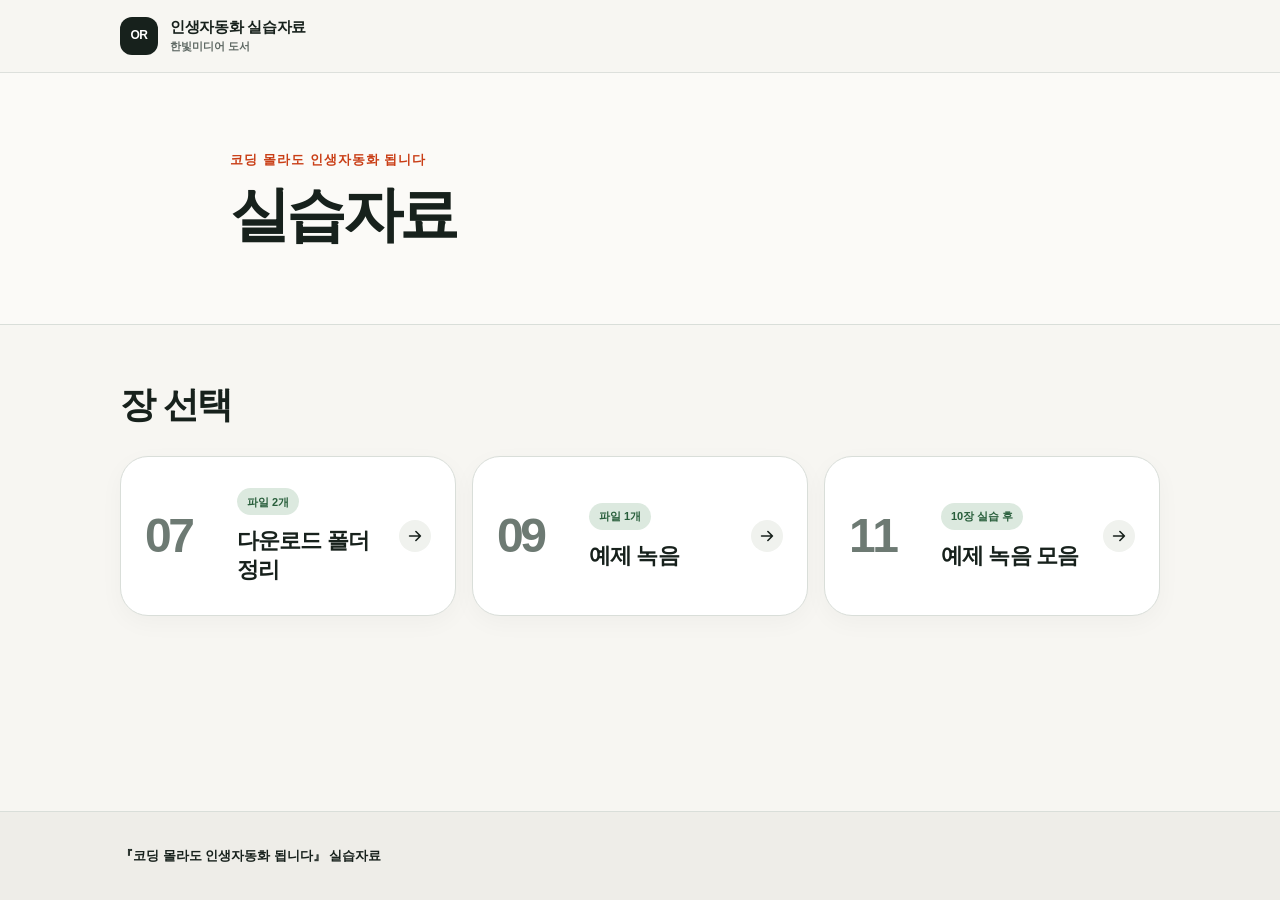
==== commit 58c5a841: "fix: simplify exercise navigation and copy" ====
--- a/index.html
+++ b/index.html
@@ -40,36 +40,31 @@
     </header>
 
     <main id="main">
+      <aside class="computer-note shell">
+        실습은 컴퓨터에서 진행합니다.
+        <button
+          class="copy-button"
+          type="button"
+          data-copy-url
+          data-action="clipboard.copy-site-url"
+        >
+          <span data-copy-label>주소 복사</span>
+        </button>
+      </aside>
+
       <section class="home-hero" aria-labelledby="hero-title">
         <div class="shell home-hero-inner">
           <p class="eyebrow">코딩 몰라도 인생자동화 됩니다</p>
-          <h1 id="hero-title">읽고 있는 장의<br>실습자료</h1>
-          <p class="home-description">
-            장마다 쓰는 파일이 다릅니다.
-            책에 다운로드 안내가 나왔을 때 같은 장을 열면 됩니다.
-          </p>
+          <h1 id="hero-title">실습자료</h1>
         </div>
       </section>
 
       <section class="chapter-picker shell" aria-labelledby="picker-title">
         <header class="picker-heading">
-          <h2 id="picker-title">지금 몇 장을 읽고 있나요?</h2>
+          <h2 id="picker-title">장 선택</h2>
         </header>
 
         <div class="chapter-grid">
-          <a class="chapter-card" href="/4/" data-action="navigation.chapter04">
-            <span class="chapter-card-number" aria-hidden="true">04</span>
-            <div class="chapter-card-copy">
-              <span class="chapter-card-status is-empty">자료 없음</span>
-              <h3>시작 준비</h3>
-            </div>
-            <span class="chapter-card-arrow" aria-hidden="true">
-              <svg viewBox="0 0 20 20">
-                <path d="M4 10h12m-5-5 5 5-5 5"/>
-              </svg>
-            </span>
-          </a>
-
           <a class="chapter-card" href="/7/" data-action="navigation.chapter07">
             <span class="chapter-card-number" aria-hidden="true">07</span>
             <div class="chapter-card-copy">
@@ -87,7 +82,7 @@
             <span class="chapter-card-number" aria-hidden="true">09</span>
             <div class="chapter-card-copy">
               <span class="chapter-card-status">파일 1개</span>
-              <h3>녹음 한 건 처리</h3>
+              <h3>예제 녹음</h3>
             </div>
             <span class="chapter-card-arrow" aria-hidden="true">
               <svg viewBox="0 0 20 20">
@@ -99,8 +94,8 @@
           <a class="chapter-card" href="/11/" data-action="navigation.chapter11">
             <span class="chapter-card-number" aria-hidden="true">11</span>
             <div class="chapter-card-copy">
-              <span class="chapter-card-status">10장 뒤</span>
-              <h3>녹음 여러 건 처리</h3>
+              <span class="chapter-card-status">10장 실습 후</span>
+              <h3>예제 녹음 모음</h3>
             </div>
             <span class="chapter-card-arrow" aria-hidden="true">
               <svg viewBox="0 0 20 20">
@@ -110,19 +105,6 @@
           </a>
         </div>
 
-        <aside class="computer-note">
-          휴대폰에서는 파일을 받지 않아도 괜찮습니다.
-          실습할 컴퓨터에서 이 주소를 열면 됩니다.
-          <br>
-          <button
-            class="copy-button"
-            type="button"
-            data-copy-url
-            data-action="clipboard.copy-site-url"
-          >
-            <span data-copy-label>주소 복사</span>
-          </button>
-        </aside>
       </section>
     </main>
 
--- a/assets/styles.css
+++ b/assets/styles.css
@@ -180,15 +180,6 @@
   letter-spacing: -0.06em;
 }
 
-.home-description {
-  max-width: 650px;
-  margin: 19px 0 0;
-  color: #4d5a53;
-  font-size: clamp(17px, 2vw, 20px);
-  line-height: 1.75;
-  letter-spacing: -0.025em;
-}
-
 .chapter-picker {
   padding-block: clamp(44px, 5vw, 58px) clamp(72px, 8vw, 96px);
 }
@@ -204,15 +195,9 @@
   letter-spacing: -0.045em;
 }
 
-.picker-heading p {
-  margin: 10px 0 0;
-  color: var(--muted);
-  font-size: 16px;
-}
-
 .chapter-grid {
   display: grid;
-  grid-template-columns: repeat(2, minmax(0, 1fr));
+  grid-template-columns: repeat(3, minmax(0, 1fr));
   gap: 16px;
 }
 
@@ -272,12 +257,6 @@
   font-size: 22px;
   line-height: 1.28;
   letter-spacing: -0.04em;
-}
-
-.chapter-card p {
-  margin: 7px 0 0;
-  color: var(--muted);
-  font-size: 14px;
 }
 
 .chapter-card-arrow {
@@ -365,14 +344,6 @@
   font-size: clamp(38px, 6vw, 58px);
   line-height: 1.1;
   letter-spacing: -0.055em;
-}
-
-.chapter-lead {
-  max-width: 650px;
-  margin: 20px 0 0;
-  color: #4d5a53;
-  font-size: clamp(17px, 2vw, 19px);
-  line-height: 1.75;
 }
 
 .prerequisite {
@@ -570,16 +541,6 @@
   stroke-linejoin: round;
 }
 
-.after-note {
-  margin: 15px 0 0;
-  color: var(--muted);
-  font-size: 13px;
-}
-
-.after-note strong {
-  color: var(--ink);
-}
-
 .answer-warning {
   margin-bottom: 18px;
   display: grid;
@@ -760,7 +721,15 @@
   }
 
   .computer-note {
-    display: block;
+    display: flex;
+    align-items: center;
+    justify-content: space-between;
+    gap: 12px;
+  }
+
+  .copy-button {
+    flex: none;
+    margin-top: 0;
   }
 
   .chapter-main {
@@ -785,10 +754,6 @@
 
   .home-hero h1 {
     font-size: clamp(40px, 12vw, 52px);
-  }
-
-  .home-description {
-    font-size: 16px;
   }
 
   .chapter-picker {
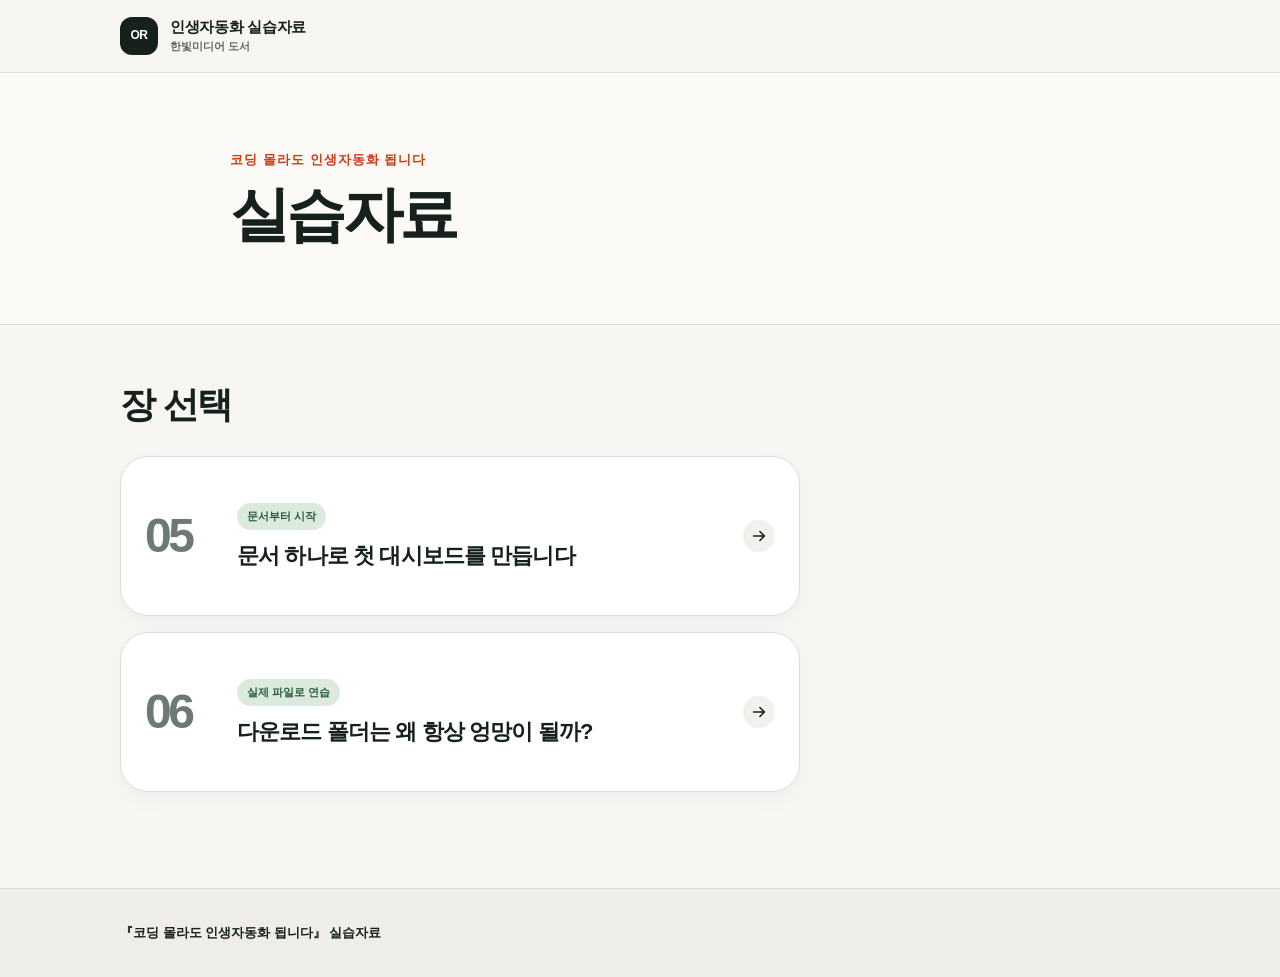
==== commit fcce83df: "feat: publish chapter 5 and 6 exercise materials" ====
--- a/index.html
+++ b/index.html
@@ -5,17 +5,11 @@
     <meta name="viewport" content="width=device-width, initial-scale=1">
     <meta name="theme-color" content="#f7f6f2">
     <meta name="robots" content="noindex, nofollow">
-    <meta
-      name="description"
-      content="『코딩 몰라도 인생자동화 됩니다』 장별 실습자료"
-    >
+    <meta name="description" content="『코딩 몰라도 인생자동화 됩니다』 5장과 6장 실습자료">
     <meta property="og:type" content="website">
     <meta property="og:locale" content="ko_KR">
     <meta property="og:title" content="실습자료 | 코딩 몰라도 인생자동화 됩니다">
-    <meta
-      property="og:description"
-      content="장별 실습자료와 예제 파일"
-    >
+    <meta property="og:description" content="5장 대시보드 자료와 6장 다운로드 폴더 정리 자료">
     <link rel="canonical" href="https://life-auto.vercel.app/">
     <link rel="icon" href="/assets/favicon.svg" type="image/svg+xml">
     <link rel="stylesheet" href="/assets/styles.css">
@@ -23,95 +17,16 @@
     <title>실습자료 | 코딩 몰라도 인생자동화 됩니다</title>
   </head>
   <body>
-    <a class="skip-link" href="#main" data-action="navigation.skip-to-chapters">
-      장 선택으로 바로 이동
-    </a>
-
-    <header class="site-header">
-      <div class="shell header-inner">
-        <a class="brand" href="/" aria-label="실습자료 홈" data-action="navigation.home">
-          <span class="brand-mark" aria-hidden="true">OR</span>
-          <span class="brand-copy">
-            <strong>인생자동화 실습자료</strong>
-            <span>한빛미디어 도서</span>
-          </span>
-        </a>
-      </div>
-    </header>
-
+    <a class="skip-link" href="#main" data-action="navigation.skip-to-chapters">장 선택으로 바로 이동</a>
+    <header class="site-header"><div class="shell header-inner"><a class="brand" href="/" aria-label="실습자료 홈" data-action="navigation.home"><span class="brand-mark" aria-hidden="true">OR</span><span class="brand-copy"><strong>인생자동화 실습자료</strong><span>한빛미디어 도서</span></span></a></div></header>
     <main id="main">
-      <aside class="computer-note shell">
-        실습은 컴퓨터에서 진행합니다.
-        <button
-          class="copy-button"
-          type="button"
-          data-copy-url
-          data-action="clipboard.copy-site-url"
-        >
-          <span data-copy-label>주소 복사</span>
-        </button>
-      </aside>
-
-      <section class="home-hero" aria-labelledby="hero-title">
-        <div class="shell home-hero-inner">
-          <p class="eyebrow">코딩 몰라도 인생자동화 됩니다</p>
-          <h1 id="hero-title">실습자료</h1>
-        </div>
-      </section>
-
-      <section class="chapter-picker shell" aria-labelledby="picker-title">
-        <header class="picker-heading">
-          <h2 id="picker-title">장 선택</h2>
-        </header>
-
-        <div class="chapter-grid">
-          <a class="chapter-card" href="/7/" data-action="navigation.chapter07">
-            <span class="chapter-card-number" aria-hidden="true">07</span>
-            <div class="chapter-card-copy">
-              <span class="chapter-card-status">파일 2개</span>
-              <h3>다운로드 폴더 정리</h3>
-            </div>
-            <span class="chapter-card-arrow" aria-hidden="true">
-              <svg viewBox="0 0 20 20">
-                <path d="M4 10h12m-5-5 5 5-5 5"/>
-              </svg>
-            </span>
-          </a>
-
-          <a class="chapter-card" href="/9/" data-action="navigation.chapter09">
-            <span class="chapter-card-number" aria-hidden="true">09</span>
-            <div class="chapter-card-copy">
-              <span class="chapter-card-status">파일 1개</span>
-              <h3>예제 녹음</h3>
-            </div>
-            <span class="chapter-card-arrow" aria-hidden="true">
-              <svg viewBox="0 0 20 20">
-                <path d="M4 10h12m-5-5 5 5-5 5"/>
-              </svg>
-            </span>
-          </a>
-
-          <a class="chapter-card" href="/11/" data-action="navigation.chapter11">
-            <span class="chapter-card-number" aria-hidden="true">11</span>
-            <div class="chapter-card-copy">
-              <span class="chapter-card-status">10장 실습 후</span>
-              <h3>예제 녹음 모음</h3>
-            </div>
-            <span class="chapter-card-arrow" aria-hidden="true">
-              <svg viewBox="0 0 20 20">
-                <path d="M4 10h12m-5-5 5 5-5 5"/>
-              </svg>
-            </span>
-          </a>
-        </div>
-
-      </section>
+      <aside class="computer-note shell">실습은 컴퓨터에서 진행합니다.<button class="copy-button" type="button" data-copy-url data-action="clipboard.copy-site-url"><span data-copy-label>주소 복사</span></button></aside>
+      <section class="home-hero" aria-labelledby="hero-title"><div class="shell home-hero-inner"><p class="eyebrow">코딩 몰라도 인생자동화 됩니다</p><h1 id="hero-title">실습자료</h1></div></section>
+      <section class="chapter-picker shell" aria-labelledby="picker-title"><header class="picker-heading"><h2 id="picker-title">장 선택</h2></header><div class="chapter-grid">
+        <a class="chapter-card" href="/5/" data-action="navigation.chapter05"><span class="chapter-card-number" aria-hidden="true">05</span><div class="chapter-card-copy"><span class="chapter-card-status">문서부터 시작</span><h3>문서 하나로 첫 대시보드를 만듭니다</h3></div><span class="chapter-card-arrow" aria-hidden="true"><svg viewBox="0 0 20 20"><path d="M4 10h12m-5-5 5 5-5 5"/></svg></span></a>
+        <a class="chapter-card" href="/6/" data-action="navigation.chapter06"><span class="chapter-card-number" aria-hidden="true">06</span><div class="chapter-card-copy"><span class="chapter-card-status">실제 파일로 연습</span><h3>다운로드 폴더는 왜 항상 엉망이 될까?</h3></div><span class="chapter-card-arrow" aria-hidden="true"><svg viewBox="0 0 20 20"><path d="M4 10h12m-5-5 5 5-5 5"/></svg></span></a>
+      </div></section>
     </main>
-
-    <footer class="site-footer">
-      <div class="shell footer-inner">
-        <p>『코딩 몰라도 인생자동화 됩니다』 실습자료</p>
-      </div>
-    </footer>
+    <footer class="site-footer"><div class="shell footer-inner"><p>『코딩 몰라도 인생자동화 됩니다』 실습자료</p></div></footer>
   </body>
 </html>
--- a/assets/styles.css
+++ b/assets/styles.css
@@ -197,7 +197,7 @@
 
 .chapter-grid {
   display: grid;
-  grid-template-columns: repeat(3, minmax(0, 1fr));
+  grid-template-columns: minmax(0, 680px);
   gap: 16px;
 }
 
@@ -344,6 +344,87 @@
   font-size: clamp(38px, 6vw, 58px);
   line-height: 1.1;
   letter-spacing: -0.055em;
+}
+
+.chapter-intro {
+  max-width: 650px;
+  margin: 18px 0 0;
+  color: var(--muted);
+  font-size: 17px;
+}
+
+.practice-flow {
+  margin: 0 0 24px;
+  padding: 0;
+  display: grid;
+  grid-template-columns: repeat(4, minmax(0, 1fr));
+  gap: 10px;
+  list-style: none;
+  counter-reset: practice-step;
+}
+
+.practice-flow li {
+  min-width: 0;
+  padding: 16px;
+  border: 1px solid var(--line);
+  border-radius: 14px;
+  background: #fbfaf7;
+  counter-increment: practice-step;
+}
+
+.practice-flow li::before {
+  content: counter(practice-step, decimal-leading-zero);
+  display: block;
+  margin-bottom: 9px;
+  color: var(--accent);
+  font-size: 11px;
+  font-weight: 900;
+}
+
+.practice-flow strong,
+.practice-flow span {
+  display: block;
+}
+
+.practice-flow strong {
+  font-size: 14px;
+  line-height: 1.35;
+}
+
+.practice-flow span {
+  margin-top: 7px;
+  color: var(--muted);
+  font-size: 12px;
+  line-height: 1.5;
+}
+
+.example-link {
+  min-height: 88px;
+  display: flex;
+  align-items: center;
+  justify-content: space-between;
+  gap: 20px;
+  padding: 20px 24px;
+  border: 1px solid var(--line);
+  border-radius: 16px;
+  background: var(--surface);
+  text-decoration: none;
+  transition: border-color 160ms ease, transform 160ms ease;
+}
+
+.example-link:hover {
+  border-color: #aeb8b1;
+  transform: translateY(-1px);
+}
+
+.example-link strong,
+.example-link small {
+  display: block;
+}
+
+.example-link small {
+  margin-top: 4px;
+  color: var(--muted);
 }
 
 .prerequisite {
@@ -740,6 +821,10 @@
     margin-top: 32px;
   }
 
+  .practice-flow {
+    grid-template-columns: repeat(2, minmax(0, 1fr));
+  }
+
   .footer-inner {
     padding-block: 28px;
     display: grid;
@@ -789,6 +874,10 @@
     font-size: clamp(36px, 11vw, 48px);
   }
 
+  .practice-flow {
+    grid-template-columns: 1fr;
+  }
+
   .file-card {
     padding: 22px 18px;
     border-radius: 21px;
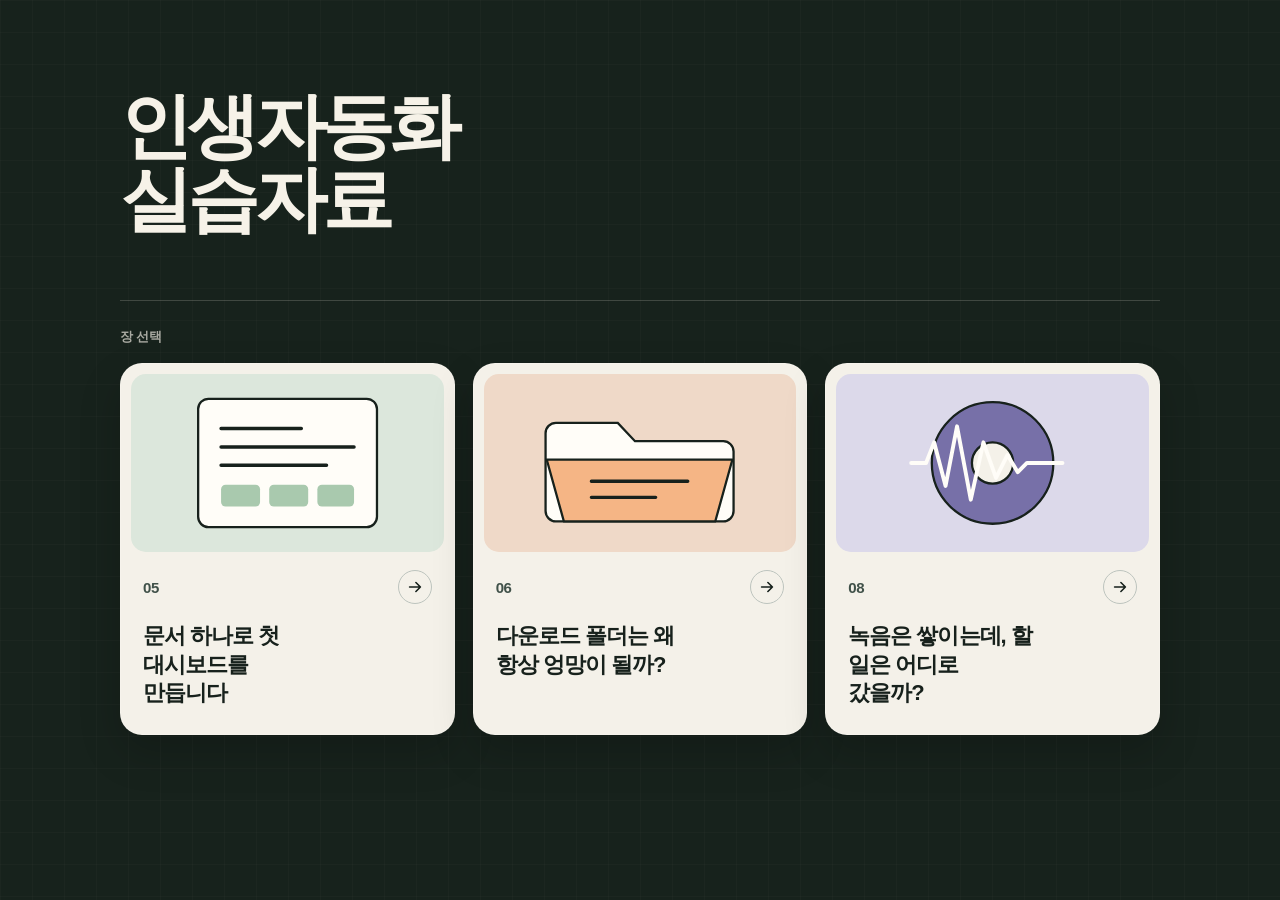
==== commit bfc7f033: "feat: publish chapter 8 exercise materials" ====
--- a/index.html
+++ b/index.html
@@ -5,28 +5,26 @@
     <meta name="viewport" content="width=device-width, initial-scale=1">
     <meta name="theme-color" content="#f7f6f2">
     <meta name="robots" content="noindex, nofollow">
-    <meta name="description" content="『코딩 몰라도 인생자동화 됩니다』 5장과 6장 실습자료">
+    <meta name="description" content="인생자동화 실습자료">
     <meta property="og:type" content="website">
     <meta property="og:locale" content="ko_KR">
-    <meta property="og:title" content="실습자료 | 코딩 몰라도 인생자동화 됩니다">
-    <meta property="og:description" content="5장 대시보드 자료와 6장 다운로드 폴더 정리 자료">
+    <meta property="og:title" content="인생자동화 실습자료">
+    <meta property="og:description" content="인생자동화 장별 실습자료">
     <link rel="canonical" href="https://life-auto.vercel.app/">
     <link rel="icon" href="/assets/favicon.svg" type="image/svg+xml">
     <link rel="stylesheet" href="/assets/styles.css">
     <script src="/assets/app.js" defer></script>
-    <title>실습자료 | 코딩 몰라도 인생자동화 됩니다</title>
+    <title>인생자동화 실습자료</title>
   </head>
-  <body>
+  <body class="home-page">
     <a class="skip-link" href="#main" data-action="navigation.skip-to-chapters">장 선택으로 바로 이동</a>
-    <header class="site-header"><div class="shell header-inner"><a class="brand" href="/" aria-label="실습자료 홈" data-action="navigation.home"><span class="brand-mark" aria-hidden="true">OR</span><span class="brand-copy"><strong>인생자동화 실습자료</strong><span>한빛미디어 도서</span></span></a></div></header>
-    <main id="main">
-      <aside class="computer-note shell">실습은 컴퓨터에서 진행합니다.<button class="copy-button" type="button" data-copy-url data-action="clipboard.copy-site-url"><span data-copy-label>주소 복사</span></button></aside>
-      <section class="home-hero" aria-labelledby="hero-title"><div class="shell home-hero-inner"><p class="eyebrow">코딩 몰라도 인생자동화 됩니다</p><h1 id="hero-title">실습자료</h1></div></section>
+    <main id="main" class="home-main">
+      <section class="home-hero" aria-labelledby="hero-title"><div class="shell home-hero-inner"><h1 id="hero-title">인생자동화 실습자료</h1></div></section>
       <section class="chapter-picker shell" aria-labelledby="picker-title"><header class="picker-heading"><h2 id="picker-title">장 선택</h2></header><div class="chapter-grid">
-        <a class="chapter-card" href="/5/" data-action="navigation.chapter05"><span class="chapter-card-number" aria-hidden="true">05</span><div class="chapter-card-copy"><span class="chapter-card-status">문서부터 시작</span><h3>문서 하나로 첫 대시보드를 만듭니다</h3></div><span class="chapter-card-arrow" aria-hidden="true"><svg viewBox="0 0 20 20"><path d="M4 10h12m-5-5 5 5-5 5"/></svg></span></a>
-        <a class="chapter-card" href="/6/" data-action="navigation.chapter06"><span class="chapter-card-number" aria-hidden="true">06</span><div class="chapter-card-copy"><span class="chapter-card-status">실제 파일로 연습</span><h3>다운로드 폴더는 왜 항상 엉망이 될까?</h3></div><span class="chapter-card-arrow" aria-hidden="true"><svg viewBox="0 0 20 20"><path d="M4 10h12m-5-5 5 5-5 5"/></svg></span></a>
+        <a class="chapter-card chapter-card--document" href="/5/" aria-label="5장 문서 하나로 첫 대시보드를 만듭니다" data-action="navigation.chapter05"><span class="chapter-card-visual" aria-hidden="true"><svg viewBox="0 0 240 150"><rect class="visual-paper" x="42" y="19" width="156" height="112" rx="9"/><path class="visual-line" d="M62 45h70M62 61h116M62 77h92"/><rect class="visual-block" x="62" y="94" width="34" height="19" rx="4"/><rect class="visual-block" x="104" y="94" width="34" height="19" rx="4"/><rect class="visual-block" x="146" y="94" width="32" height="19" rx="4"/></svg></span><span class="chapter-card-meta"><span class="chapter-card-number" aria-hidden="true">05</span><span class="chapter-card-arrow" aria-hidden="true"><svg viewBox="0 0 20 20"><path d="M4 10h12m-5-5 5 5-5 5"/></svg></span></span><h3>문서 하나로 첫 대시보드를 만듭니다</h3></a>
+        <a class="chapter-card chapter-card--files" href="/6/" aria-label="6장 다운로드 폴더는 왜 항상 엉망이 될까?" data-action="navigation.chapter06"><span class="chapter-card-visual" aria-hidden="true"><svg viewBox="0 0 240 150"><path class="visual-folder-back" d="M38 49a9 9 0 0 1 9-9h54l15 16h77a9 9 0 0 1 9 9v52a9 9 0 0 1-9 9H47a9 9 0 0 1-9-9Z"/><path class="visual-folder-front" d="M39 72h162l-15 54H54Z"/><path class="visual-line" d="M78 91h84M78 105h56"/></svg></span><span class="chapter-card-meta"><span class="chapter-card-number" aria-hidden="true">06</span><span class="chapter-card-arrow" aria-hidden="true"><svg viewBox="0 0 20 20"><path d="M4 10h12m-5-5 5 5-5 5"/></svg></span></span><h3>다운로드 폴더는 왜 항상 엉망이 될까?</h3></a>
+        <a class="chapter-card chapter-card--audio" href="/8/" aria-label="8장 녹음은 쌓이는데, 할 일은 어디로 갔을까?" data-action="navigation.chapter08"><span class="chapter-card-visual" aria-hidden="true"><svg viewBox="0 0 240 150"><circle class="visual-disc" cx="120" cy="75" r="53"/><circle class="visual-disc-inner" cx="120" cy="75" r="18"/><path class="visual-wave" d="M49 75h13l7-18 10 38 10-52 12 64 11-50 11 31 10-20 9 15 8-8h31"/></svg></span><span class="chapter-card-meta"><span class="chapter-card-number" aria-hidden="true">08</span><span class="chapter-card-arrow" aria-hidden="true"><svg viewBox="0 0 20 20"><path d="M4 10h12m-5-5 5 5-5 5"/></svg></span></span><h3>녹음은 쌓이는데, 할 일은 어디로 갔을까?</h3></a>
       </div></section>
     </main>
-    <footer class="site-footer"><div class="shell footer-inner"><p>『코딩 몰라도 인생자동화 됩니다』 실습자료</p></div></footer>
   </body>
 </html>
--- a/assets/styles.css
+++ b/assets/styles.css
@@ -1,9 +1,9 @@
 :root {
-  --paper: #f7f6f2;
+  --paper: #f3f1eb;
   --surface: #ffffff;
   --ink: #17211c;
   --muted: #5f6964;
-  --line: #d9ded9;
+  --line: #d5d9d3;
   --accent: #c93e16;
   --accent-soft: #fff0e9;
   --sage: #dce9df;
@@ -13,7 +13,7 @@
   --warning: #704600;
   --warning-soft: #fff6d9;
   --warning-line: #e5c86d;
-  --shadow: 0 18px 55px rgba(23, 33, 28, 0.07);
+  --shadow: 0 24px 64px rgba(23, 33, 28, 0.09);
   --radius-lg: 28px;
   --radius-md: 18px;
   --shell: 1040px;
@@ -43,6 +43,15 @@
   -webkit-font-smoothing: antialiased;
 }
 
+body.home-page {
+  background:
+    linear-gradient(rgba(255, 255, 255, 0.018) 1px, transparent 1px),
+    linear-gradient(90deg, rgba(255, 255, 255, 0.018) 1px, transparent 1px),
+    #17221c;
+  background-size: 32px 32px;
+  color: #f6f2e8;
+}
+
 main {
   flex: 1;
 }
@@ -58,6 +67,10 @@
 
 button {
   font: inherit;
+}
+
+.mobile-gate {
+  display: none;
 }
 
 .shell {
@@ -163,111 +176,202 @@
 }
 
 .home-hero {
-  border-bottom: 1px solid var(--line);
-  background: #fbfaf7;
+  background: transparent;
 }
 
 .home-hero-inner {
-  max-width: 820px;
-  padding-block: clamp(58px, 6vw, 76px);
+  padding-block: clamp(64px, 7vw, 92px) clamp(44px, 5vw, 64px);
+  border-bottom: 1px solid rgba(246, 242, 232, 0.18);
 }
 
 .home-hero h1 {
-  max-width: 760px;
   margin: 0;
-  font-size: clamp(42px, 5vw, 60px);
-  line-height: 1.07;
-  letter-spacing: -0.06em;
+  max-width: 12ch;
+  font-size: clamp(46px, 6vw, 72px);
+  font-weight: 780;
+  line-height: 1.02;
+  letter-spacing: -0.065em;
 }
 
 .chapter-picker {
-  padding-block: clamp(44px, 5vw, 58px) clamp(72px, 8vw, 96px);
+  padding-block: 28px clamp(72px, 8vw, 104px);
 }
 
 .picker-heading {
-  margin-bottom: 30px;
+  margin-bottom: 18px;
 }
 
 .picker-heading h2 {
   margin: 0;
-  font-size: clamp(26px, 3vw, 36px);
+  color: rgba(246, 242, 232, 0.66);
+  font-size: 13px;
+  font-weight: 750;
   line-height: 1.2;
-  letter-spacing: -0.045em;
+  letter-spacing: -0.02em;
 }
 
 .chapter-grid {
   display: grid;
-  grid-template-columns: minmax(0, 680px);
-  gap: 16px;
+  grid-template-columns: repeat(3, minmax(0, 1fr));
+  gap: 18px;
 }
 
 .chapter-card {
-  min-height: 160px;
+  position: relative;
+  min-height: 354px;
+  display: flex;
+  flex-direction: column;
+  overflow: hidden;
+  padding: 10px 10px 26px;
+  border: 1px solid rgba(255,255,255,.15);
+  border-radius: 22px;
+  background: #f4f1e9;
+  color: #17211c;
+  box-shadow: 0 18px 42px rgba(0, 0, 0, 0.18);
+  text-decoration: none;
+  transition: border-color 220ms ease, box-shadow 220ms ease, transform 220ms ease;
+}
+
+.chapter-card:hover {
+  border-color: rgba(255,255,255,.45);
+  box-shadow: 0 28px 70px rgba(0, 0, 0, 0.3);
+  transform: translateY(-7px);
+}
+
+.chapter-card-visual {
+  height: 178px;
   display: grid;
-  grid-template-columns: 72px minmax(0, 1fr) 32px;
+  place-items: center;
+  overflow: hidden;
+  border-radius: 15px;
+  background: #dce7dc;
+}
+
+.chapter-card--files .chapter-card-visual {
+  background: #efd9c8;
+}
+
+.chapter-card--audio .chapter-card-visual {
+  background: #dcd9ea;
+}
+
+.chapter-card-visual svg {
+  width: 88%;
+  height: auto;
+  overflow: visible;
+}
+
+.visual-paper,
+.visual-folder-back {
+  fill: #fffdf8;
+  stroke: #17211c;
+  stroke-width: 2;
+}
+
+.visual-folder-front {
+  fill: #f5b585;
+  stroke: #17211c;
+  stroke-width: 2;
+  stroke-linejoin: round;
+}
+
+.visual-line,
+.visual-wave {
+  fill: none;
+  stroke: #17211c;
+  stroke-width: 3;
+  stroke-linecap: round;
+  stroke-linejoin: round;
+}
+
+.visual-block {
+  fill: #a9c9ae;
+}
+
+.visual-disc {
+  fill: #7770a8;
+  stroke: #17211c;
+  stroke-width: 2;
+}
+
+.visual-disc-inner {
+  fill: #f4f1e9;
+  stroke: #17211c;
+  stroke-width: 2;
+}
+
+.visual-wave {
+  stroke: #fffdf8;
+  stroke-width: 3.4;
+}
+
+.chapter-card-meta {
+  display: flex;
   align-items: center;
-  gap: 20px;
-  padding: 24px;
-  border: 1px solid var(--line);
-  border-radius: var(--radius-lg);
-  background: var(--surface);
-  box-shadow: 0 7px 25px rgba(23, 33, 28, 0.035);
-  text-decoration: none;
-  transition: border-color 160ms ease, box-shadow 160ms ease, transform 160ms ease;
-}
-
-.chapter-card:hover {
-  border-color: #aeb8b1;
-  box-shadow: var(--shadow);
-  transform: translateY(-2px);
+  justify-content: space-between;
+  margin: 18px 12px 0;
 }
 
 .chapter-card-number {
-  color: #6d7a73;
-  font-size: 48px;
-  font-weight: 900;
+  color: #405149;
+  font-size: 15px;
+  font-weight: 820;
   line-height: 1;
-  letter-spacing: -0.07em;
+  letter-spacing: -0.03em;
   font-variant-numeric: tabular-nums;
 }
 
-.chapter-card-copy {
-  min-width: 0;
-}
-
-.chapter-card-status {
-  display: inline-flex;
-  min-height: 27px;
-  align-items: center;
-  padding: 3px 10px;
-  border-radius: 999px;
-  background: var(--sage);
-  color: var(--sage-strong);
-  font-size: 11px;
-  font-weight: 850;
-}
-
-.chapter-card-status.is-empty {
-  background: var(--accent-soft);
-  color: var(--accent);
-}
-
 .chapter-card h3 {
-  margin: 12px 0 0;
+  max-width: 15ch;
+  margin: 18px 12px 0;
   font-size: 22px;
-  line-height: 1.28;
-  letter-spacing: -0.04em;
+  font-weight: 730;
+  line-height: 1.3;
+  letter-spacing: -0.045em;
 }
 
 .chapter-card-arrow {
-  width: 32px;
-  height: 32px;
+  width: 34px;
+  height: 34px;
   display: grid;
   place-items: center;
   border-radius: 50%;
-  background: #f0f2ee;
+  border: 1px solid #bdc4be;
   color: var(--ink);
-  transition: background 160ms ease, color 160ms ease, transform 160ms ease;
+  transition: background 180ms ease, color 180ms ease, transform 180ms ease;
+}
+
+@media (max-width: 820px) {
+  .chapter-grid {
+    grid-template-columns: repeat(2, minmax(0, 1fr));
+  }
+}
+
+@media (max-width: 560px) {
+  .home-hero-inner {
+    padding-block: 48px 36px;
+  }
+
+  .home-hero h1 {
+    max-width: 8ch;
+    font-size: 42px;
+  }
+
+  .chapter-grid {
+    grid-template-columns: 1fr;
+  }
+
+  .chapter-card {
+    min-height: 330px;
+  }
+
+  .chapter-card-visual {
+    height: 164px;
+  }
+
+  .chapter-card h3 {
+    font-size: 21px;
+  }
 }
 
 .chapter-card-arrow svg {
@@ -283,7 +387,7 @@
 .chapter-card:hover .chapter-card-arrow {
   background: var(--ink);
   color: #fff;
-  transform: translateX(2px);
+  transform: translateX(3px);
 }
 
 .computer-note {
@@ -780,6 +884,92 @@
 }
 
 @media (max-width: 760px) {
+  body > :not(.mobile-gate) {
+    display: none !important;
+  }
+
+  .mobile-gate {
+    min-height: 100svh;
+    display: flex;
+    flex-direction: column;
+    align-items: center;
+    justify-content: center;
+    padding: 42px 28px 56px;
+    background:
+      radial-gradient(circle at 50% 34%, rgba(220, 231, 220, 0.09), transparent 15rem),
+      #17221c;
+    color: #f6f2e8;
+    text-align: center;
+  }
+
+  .mobile-gate-mark {
+    width: 72px;
+    height: 72px;
+    display: grid;
+    place-items: center;
+    margin-bottom: 32px;
+    border: 1px solid rgba(246, 242, 232, 0.24);
+    border-radius: 22px;
+    background: rgba(246, 242, 232, 0.06);
+  }
+
+  .mobile-gate-mark svg {
+    width: 42px;
+    fill: none;
+    stroke: currentColor;
+    stroke-width: 2;
+    stroke-linecap: round;
+    stroke-linejoin: round;
+  }
+
+  .mobile-gate-kicker {
+    margin: 0 0 14px;
+    color: rgba(246, 242, 232, 0.58);
+    font-size: 13px;
+    font-weight: 750;
+  }
+
+  .mobile-gate h1 {
+    margin: 0;
+    font-size: clamp(31px, 9vw, 40px);
+    line-height: 1.18;
+    letter-spacing: -0.055em;
+  }
+
+  .mobile-gate-copy {
+    margin: 20px 0 0;
+    color: rgba(246, 242, 232, 0.72);
+    font-size: 15px;
+    line-height: 1.75;
+    letter-spacing: -0.02em;
+  }
+
+  .mobile-gate-copy-button {
+    min-width: 154px;
+    min-height: 50px;
+    margin-top: 32px;
+    padding: 12px 22px;
+    border: 1px solid rgba(246, 242, 232, 0.28);
+    border-radius: 999px;
+    background: #f6f2e8;
+    color: #17221c;
+    font-size: 15px;
+    font-weight: 780;
+    letter-spacing: -0.025em;
+    cursor: pointer;
+    transition: background 160ms ease, border-color 160ms ease, color 160ms ease, transform 160ms ease;
+  }
+
+  .mobile-gate-copy-button:hover {
+    transform: translateY(-2px);
+  }
+
+  .mobile-gate-copy-button.is-copied {
+    border-color: rgba(246, 242, 232, 0.36);
+    background: rgba(246, 242, 232, 0.1);
+    color: #f6f2e8;
+  }
+
   .shell,
   .content-shell {
     width: min(calc(100% - 30px), var(--shell));
@@ -794,7 +984,7 @@
   }
 
   .home-hero-inner {
-    padding-block: 58px 64px;
+    padding-block: 52px 38px;
   }
 
   .chapter-grid {
@@ -838,27 +1028,28 @@
   }
 
   .home-hero h1 {
-    font-size: clamp(40px, 12vw, 52px);
+    max-width: 8ch;
+    font-size: 40px;
   }
 
   .chapter-picker {
-    padding-top: 48px;
+    padding-top: 24px;
   }
 
   .chapter-card {
-    min-height: 158px;
-    grid-template-columns: 54px minmax(0, 1fr) 28px;
-    gap: 14px;
-    padding: 21px 18px;
-    border-radius: 21px;
+    min-height: 330px;
+    padding: 10px 10px 26px;
+    border-radius: 22px;
   }
 
   .chapter-card-number {
-    font-size: 39px;
+    font-size: 15px;
   }
 
   .chapter-card h3 {
-    font-size: 19px;
+    max-width: 15ch;
+    margin: 18px 12px 0;
+    font-size: 21px;
   }
 
   .chapter-card p {
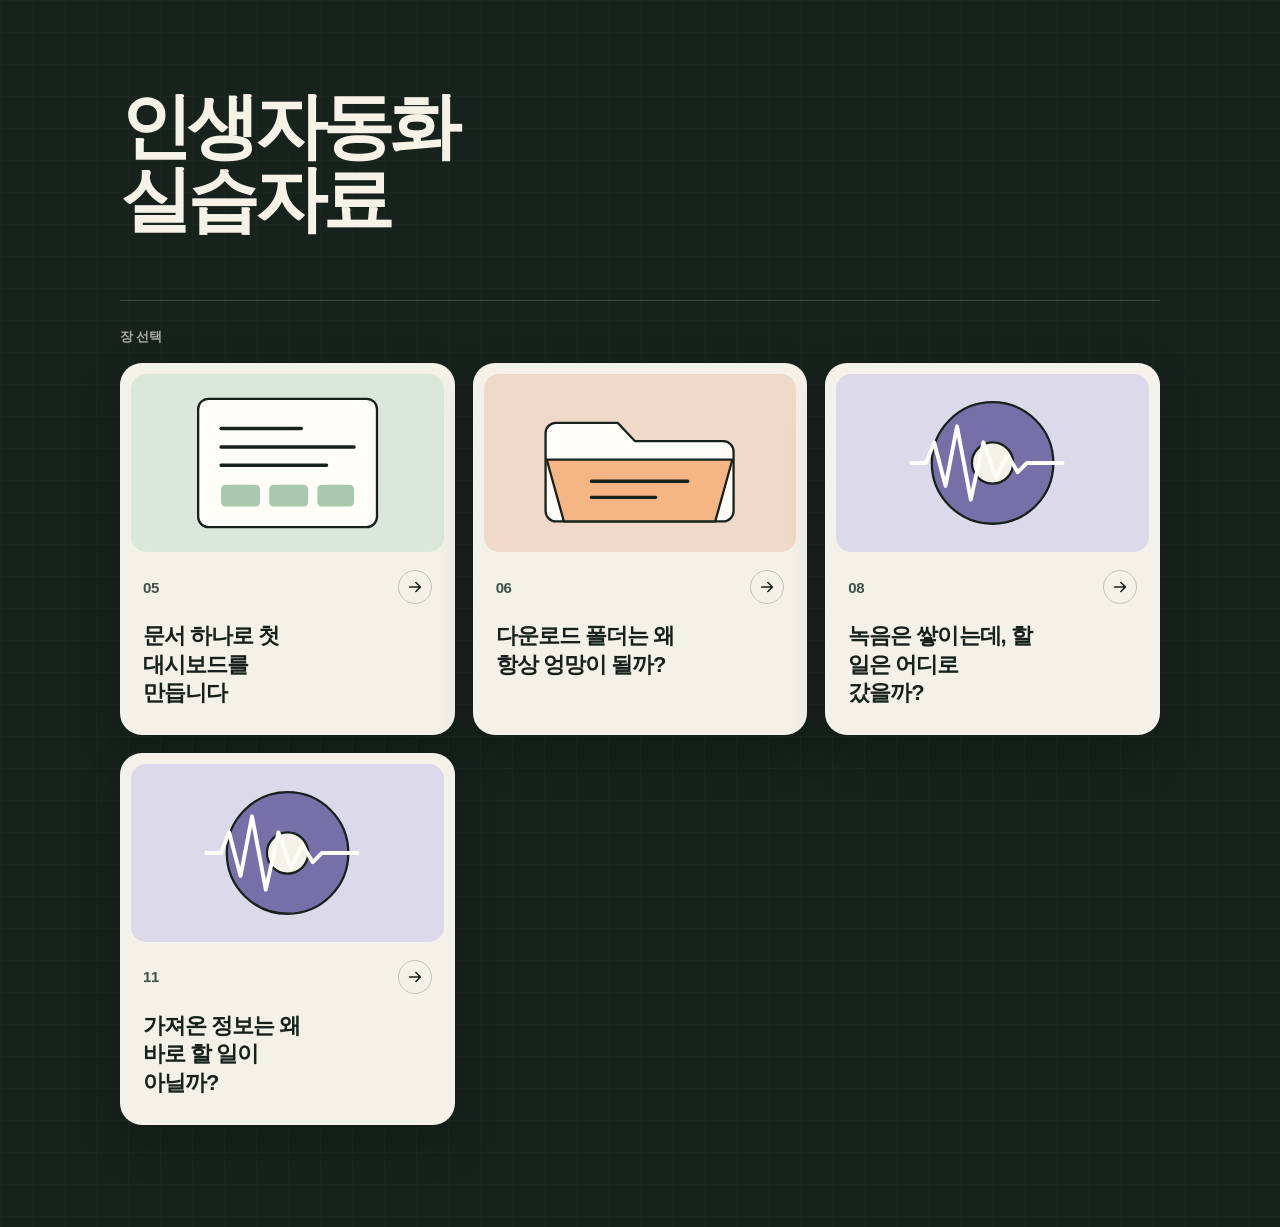
==== commit bba8cb74: "feat: publish shared chapter 11 and 12 follow-up audio" ====
--- a/index.html
+++ b/index.html
@@ -24,6 +24,7 @@
         <a class="chapter-card chapter-card--document" href="/5/" aria-label="5장 문서 하나로 첫 대시보드를 만듭니다" data-action="navigation.chapter05"><span class="chapter-card-visual" aria-hidden="true"><svg viewBox="0 0 240 150"><rect class="visual-paper" x="42" y="19" width="156" height="112" rx="9"/><path class="visual-line" d="M62 45h70M62 61h116M62 77h92"/><rect class="visual-block" x="62" y="94" width="34" height="19" rx="4"/><rect class="visual-block" x="104" y="94" width="34" height="19" rx="4"/><rect class="visual-block" x="146" y="94" width="32" height="19" rx="4"/></svg></span><span class="chapter-card-meta"><span class="chapter-card-number" aria-hidden="true">05</span><span class="chapter-card-arrow" aria-hidden="true"><svg viewBox="0 0 20 20"><path d="M4 10h12m-5-5 5 5-5 5"/></svg></span></span><h3>문서 하나로 첫 대시보드를 만듭니다</h3></a>
         <a class="chapter-card chapter-card--files" href="/6/" aria-label="6장 다운로드 폴더는 왜 항상 엉망이 될까?" data-action="navigation.chapter06"><span class="chapter-card-visual" aria-hidden="true"><svg viewBox="0 0 240 150"><path class="visual-folder-back" d="M38 49a9 9 0 0 1 9-9h54l15 16h77a9 9 0 0 1 9 9v52a9 9 0 0 1-9 9H47a9 9 0 0 1-9-9Z"/><path class="visual-folder-front" d="M39 72h162l-15 54H54Z"/><path class="visual-line" d="M78 91h84M78 105h56"/></svg></span><span class="chapter-card-meta"><span class="chapter-card-number" aria-hidden="true">06</span><span class="chapter-card-arrow" aria-hidden="true"><svg viewBox="0 0 20 20"><path d="M4 10h12m-5-5 5 5-5 5"/></svg></span></span><h3>다운로드 폴더는 왜 항상 엉망이 될까?</h3></a>
         <a class="chapter-card chapter-card--audio" href="/8/" aria-label="8장 녹음은 쌓이는데, 할 일은 어디로 갔을까?" data-action="navigation.chapter08"><span class="chapter-card-visual" aria-hidden="true"><svg viewBox="0 0 240 150"><circle class="visual-disc" cx="120" cy="75" r="53"/><circle class="visual-disc-inner" cx="120" cy="75" r="18"/><path class="visual-wave" d="M49 75h13l7-18 10 38 10-52 12 64 11-50 11 31 10-20 9 15 8-8h31"/></svg></span><span class="chapter-card-meta"><span class="chapter-card-number" aria-hidden="true">08</span><span class="chapter-card-arrow" aria-hidden="true"><svg viewBox="0 0 20 20"><path d="M4 10h12m-5-5 5 5-5 5"/></svg></span></span><h3>녹음은 쌓이는데, 할 일은 어디로 갔을까?</h3></a>
+        <a class="chapter-card chapter-card--audio" href="/11/" aria-label="11장 가져온 정보는 왜 바로 할 일이 아닐까?" data-action="navigation.chapter11"><span class="chapter-card-visual" aria-hidden="true"><svg viewBox="0 0 240 150"><circle class="visual-disc" cx="120" cy="75" r="53"/><circle class="visual-disc-inner" cx="120" cy="75" r="18"/><path class="visual-wave" d="M49 75h13l7-18 10 38 10-52 12 64 11-50 11 31 10-20 9 15 8-8h31"/></svg></span><span class="chapter-card-meta"><span class="chapter-card-number" aria-hidden="true">11</span><span class="chapter-card-arrow" aria-hidden="true"><svg viewBox="0 0 20 20"><path d="M4 10h12m-5-5 5 5-5 5"/></svg></span></span><h3>가져온 정보는 왜 바로 할 일이 아닐까?</h3></a>
       </div></section>
     </main>
   </body>
--- a/assets/styles.css
+++ b/assets/styles.css
@@ -52,6 +52,230 @@
   color: #f6f2e8;
 }
 
+body.chapter-page {
+  background:
+    linear-gradient(rgba(255, 255, 255, 0.018) 1px, transparent 1px),
+    linear-gradient(90deg, rgba(255, 255, 255, 0.018) 1px, transparent 1px),
+    #17221c;
+  background-size: 32px 32px;
+  color: #f6f2e8;
+}
+
+.chapter-page .site-header {
+  border-color: rgba(246, 242, 232, 0.16);
+  background: rgba(23, 34, 28, 0.92);
+}
+
+.chapter-page .brand-mark {
+  background: #f6f2e8;
+  color: #17221c;
+}
+
+.chapter-page .brand-copy strong {
+  color: #f6f2e8;
+}
+
+.chapter-page .brand-copy span,
+.chapter-page .header-state,
+.chapter-page .back-link,
+.chapter-page .chapter-intro,
+.chapter-page .step-heading > p {
+  color: rgba(246, 242, 232, 0.62);
+}
+
+.chapter-page .back-link:hover {
+  color: #f6f2e8;
+}
+
+.chapter-page .chapter-hero h1,
+.chapter-page .step-heading h2 {
+  color: #f6f2e8;
+}
+
+.chapter-page .step-block {
+  border-color: rgba(246, 242, 232, 0.2);
+}
+
+.chapter-page .practice-flow li {
+  border-color: rgba(246, 242, 232, 0.18);
+  background: rgba(246, 242, 232, 0.06);
+}
+
+.chapter-page .practice-flow strong {
+  color: #f6f2e8;
+}
+
+.chapter-page .practice-flow span {
+  color: rgba(246, 242, 232, 0.6);
+}
+
+.chapter-page .file-card,
+.chapter-page .example-link {
+  border-color: rgba(23, 34, 28, 0.16);
+  background: #f4f1e9;
+  color: #17211c;
+  box-shadow: 0 22px 60px rgba(0, 0, 0, 0.28);
+}
+
+.chapter-page .file-card.is-later {
+  border-color: #d9b85e;
+}
+
+.chapter-page .download-button {
+  border-color: #17221c;
+  background: #17221c;
+}
+
+.chapter-page .download-button:hover {
+  border-color: #30463a;
+  background: #30463a;
+}
+
+.chapter-page .site-footer {
+  border-color: rgba(246, 242, 232, 0.16);
+  background: rgba(12, 20, 15, 0.38);
+}
+
+.chapter-page .footer-inner,
+.chapter-page .footer-inner p:first-child {
+  color: rgba(246, 242, 232, 0.62);
+}
+
+.chapter-page > .site-header,
+.chapter-page > .site-footer {
+  display: none;
+}
+
+.chapter-page .content-shell {
+  width: min(calc(100% - 40px), var(--shell));
+}
+
+.chapter-page .chapter-main {
+  padding-block: 42px 112px;
+}
+
+.chapter-page .back-link {
+  padding-inline: 2px;
+}
+
+.chapter-page .chapter-hero {
+  min-height: 360px;
+  display: grid;
+  grid-template-columns: minmax(0, 1.45fr) minmax(280px, 0.75fr);
+  align-items: stretch;
+  gap: clamp(28px, 5vw, 68px);
+  margin: 42px 0 72px;
+}
+
+.chapter-page .chapter-hero-copy {
+  display: flex;
+  flex-direction: column;
+  justify-content: center;
+  padding-block: 22px;
+}
+
+.chapter-page .chapter-hero h1 {
+  max-width: 13ch;
+  font-size: clamp(46px, 5.4vw, 68px);
+  line-height: 1.04;
+}
+
+.chapter-page .chapter-intro {
+  max-width: 580px;
+}
+
+.chapter-hero-visual {
+  min-height: 320px;
+  display: grid;
+  place-items: center;
+  overflow: hidden;
+  border: 10px solid #f4f1e9;
+  border-radius: 28px;
+  background: #dce7dc;
+  box-shadow: 0 26px 70px rgba(0, 0, 0, 0.28);
+}
+
+.chapter-page--files .chapter-hero-visual {
+  background: #efd9c8;
+}
+
+.chapter-page--audio .chapter-hero-visual {
+  background: #dcd9ea;
+}
+
+.chapter-hero-visual svg {
+  width: 92%;
+  height: auto;
+}
+
+.chapter-page .step-block {
+  display: grid;
+  grid-template-columns: minmax(180px, 0.34fr) minmax(0, 1fr);
+  column-gap: clamp(32px, 6vw, 78px);
+  padding-top: 44px;
+}
+
+.chapter-page .step-heading {
+  grid-column: 1;
+  align-self: start;
+  position: sticky;
+  top: 34px;
+  margin: 0;
+}
+
+.chapter-page .practice-flow,
+.chapter-page .file-card,
+.chapter-page .answer-warning,
+.chapter-page .example-link {
+  grid-column: 2;
+}
+
+.chapter-page .practice-flow {
+  grid-template-columns: repeat(2, minmax(0, 1fr));
+  margin-bottom: 18px;
+}
+
+.chapter-page .practice-flow li {
+  min-height: 132px;
+  padding: 19px;
+  border-radius: 18px;
+}
+
+.chapter-page .file-card {
+  border-radius: 26px;
+}
+
+.chapter-page .step-block + .step-block {
+  margin-top: 88px;
+}
+
+@media (max-width: 860px) {
+  .chapter-page .chapter-hero {
+    grid-template-columns: 1fr;
+  }
+
+  .chapter-page .chapter-hero-visual {
+    min-height: 260px;
+  }
+
+  .chapter-page .step-block {
+    grid-template-columns: 1fr;
+    row-gap: 24px;
+  }
+
+  .chapter-page .step-heading,
+  .chapter-page .practice-flow,
+  .chapter-page .file-card,
+  .chapter-page .answer-warning,
+  .chapter-page .example-link {
+    grid-column: 1;
+  }
+
+  .chapter-page .step-heading {
+    position: static;
+  }
+}
+
 main {
   flex: 1;
 }
